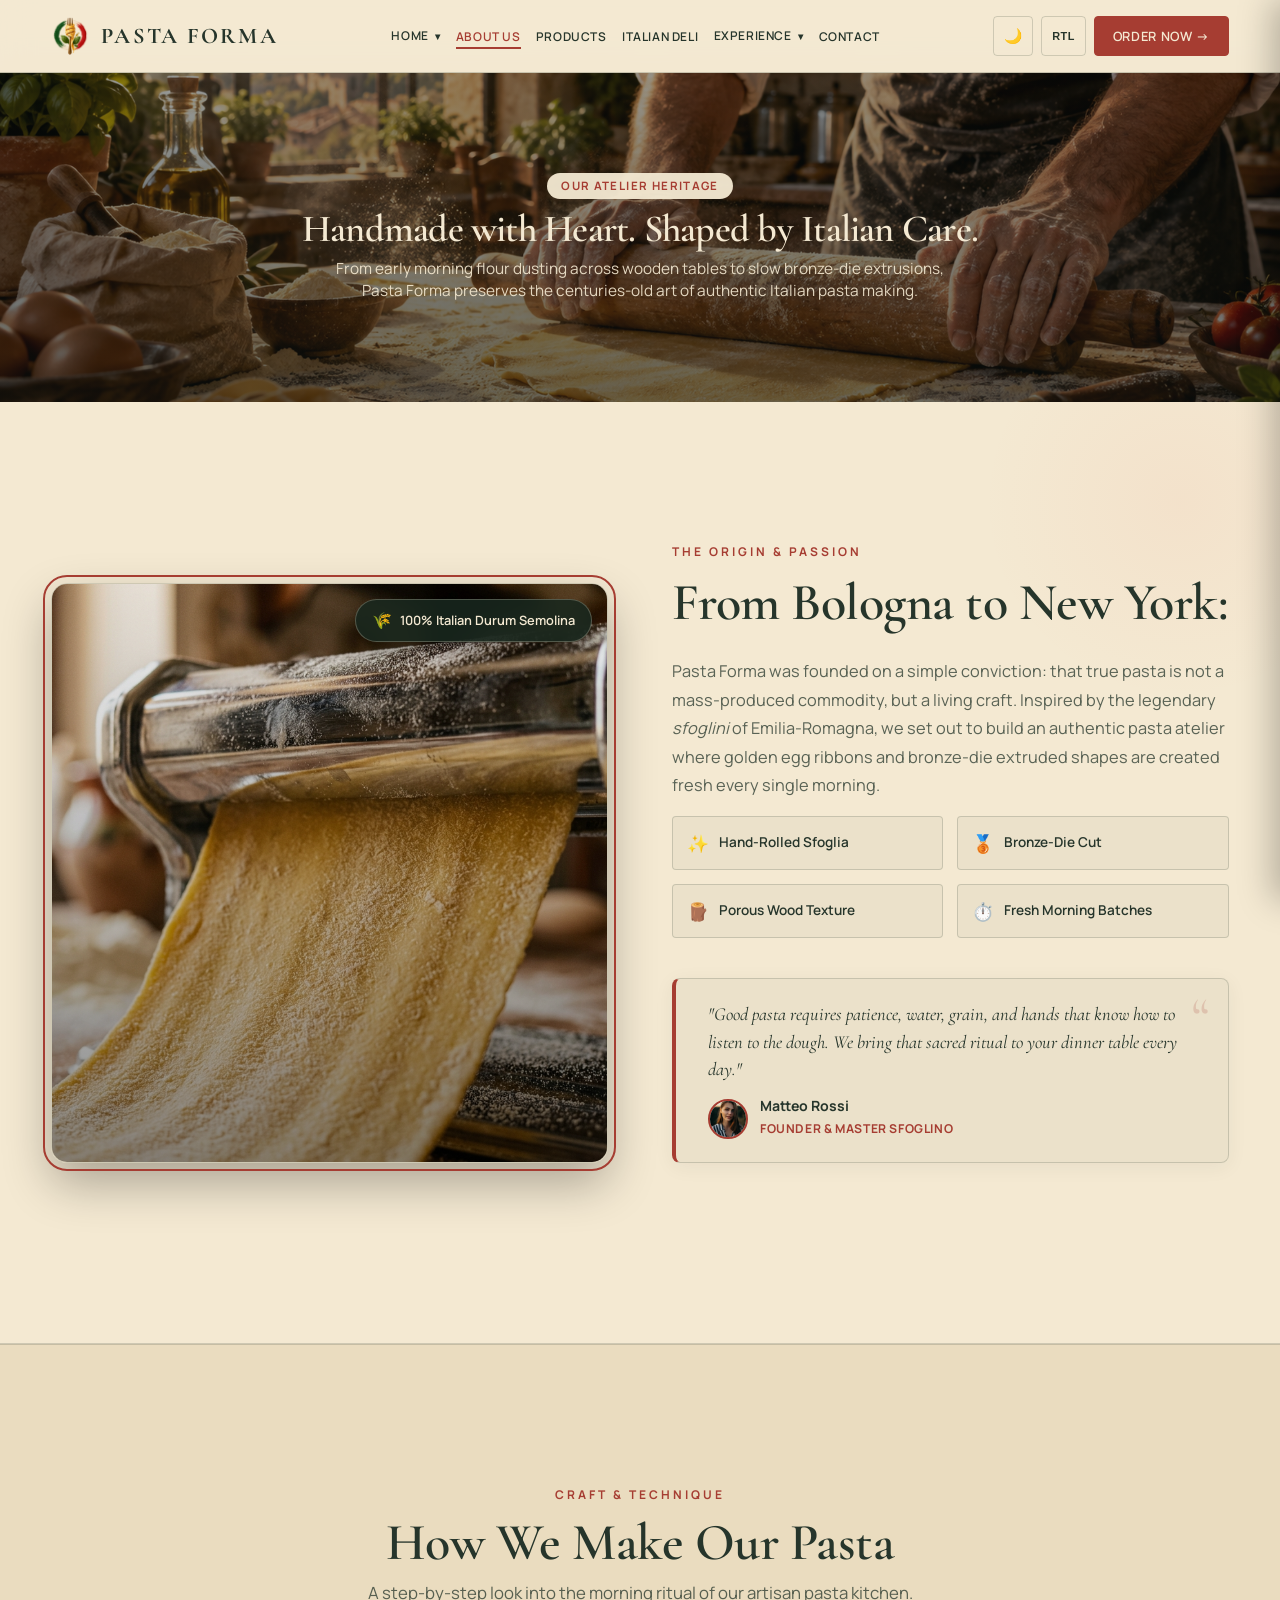
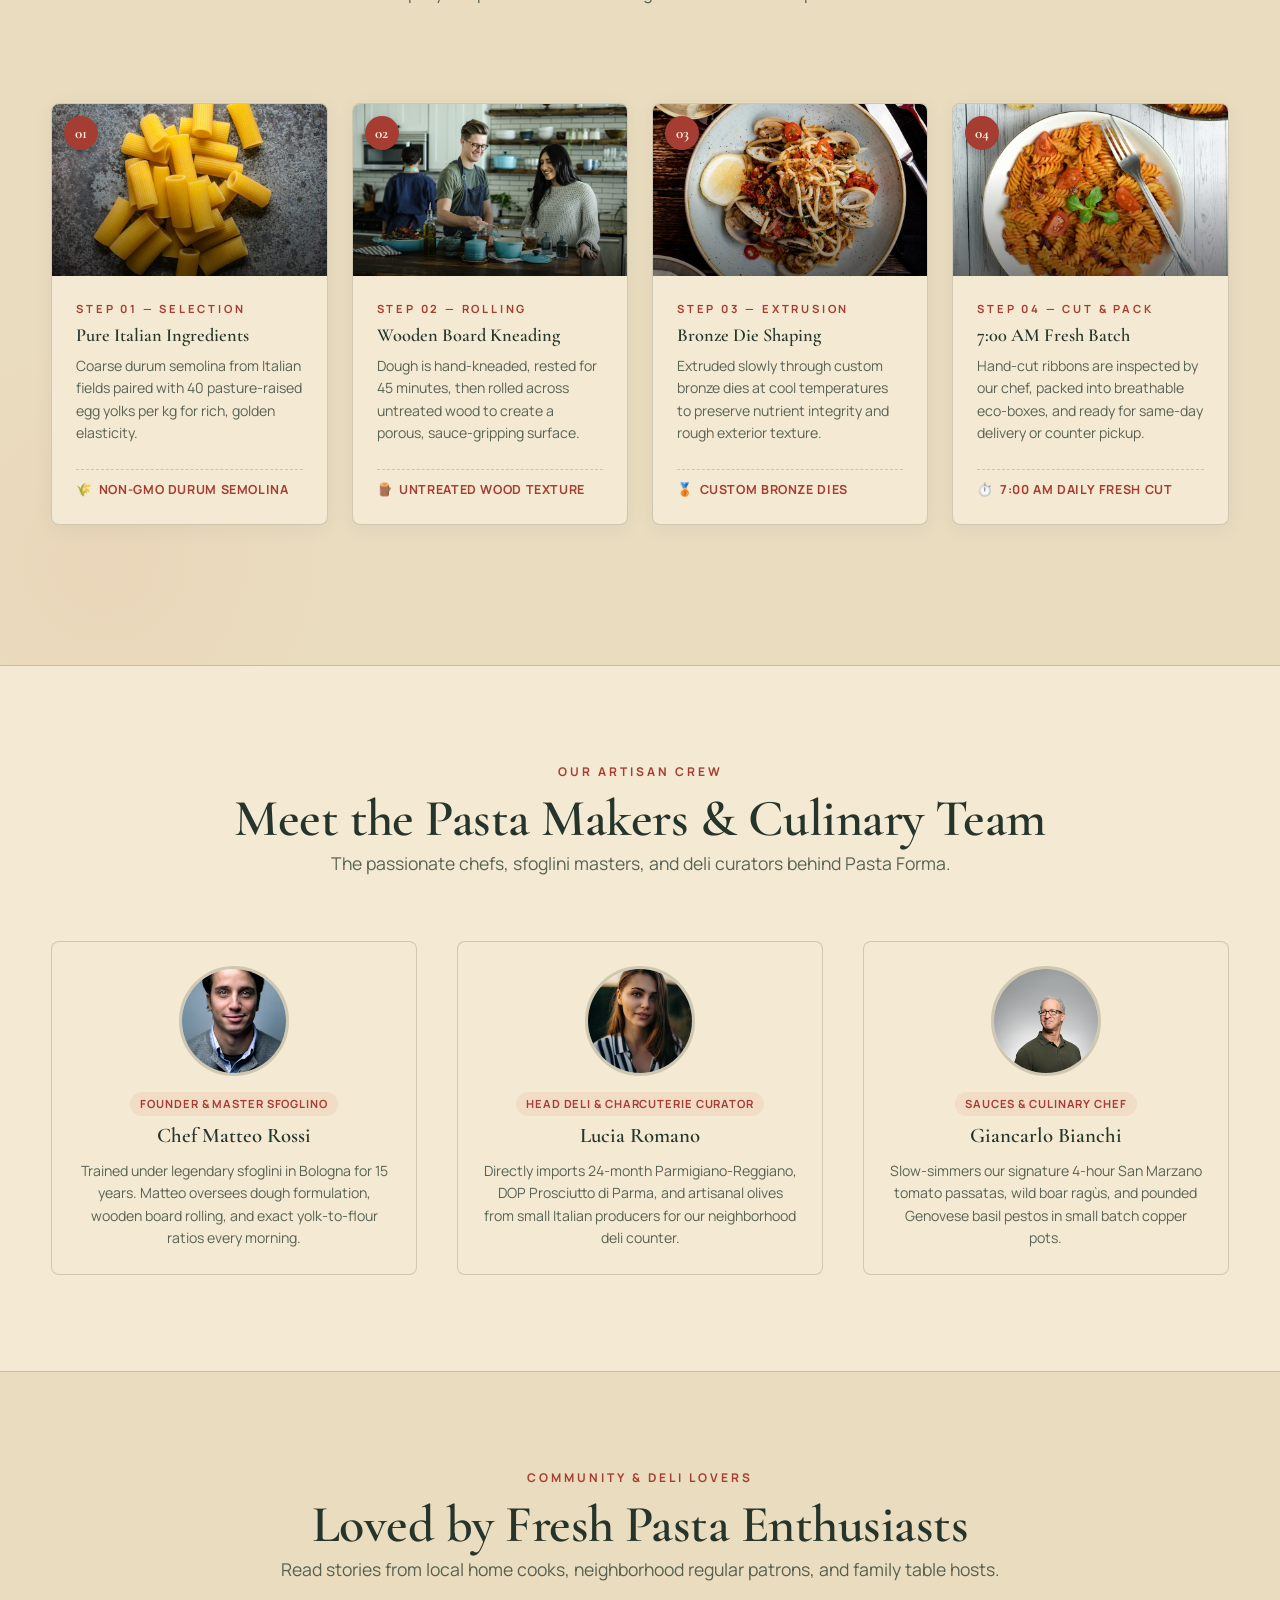
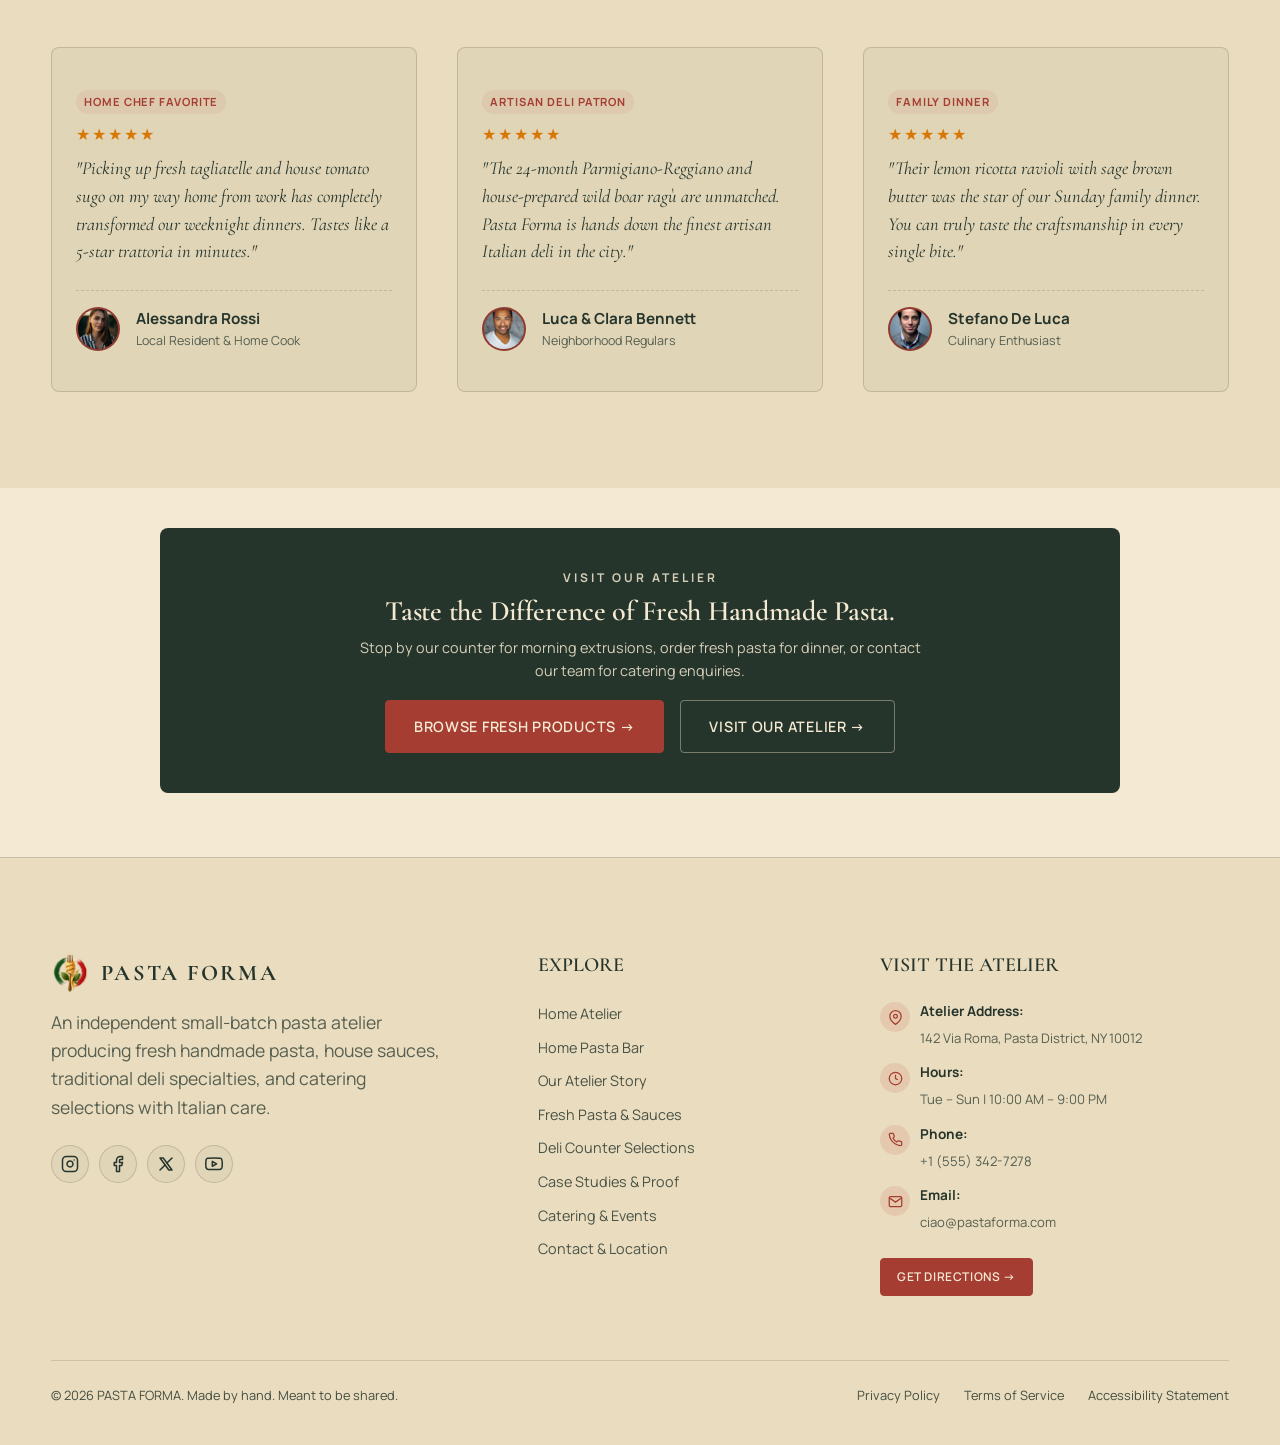
==== about.html @ ab9216cd "3rd comit" ====
<!DOCTYPE html>
<html lang="en" dir="ltr" data-theme="light">
<head>
  <meta charset="UTF-8">
  <meta name="viewport" content="width=device-width, initial-scale=1.0">
  <title>About Us | Artisan Pasta Atelier & Italian Care | Pasta Forma</title>
  <meta name="description" content="Learn about Pasta Forma's heritage, our 40-egg-yolk pasta making process, master sfoglini team, and commitment to authentic Italian culinary traditions.">

  <!-- Favicon -->
  <link rel="icon" type="image/svg+xml" href="assets/images/favicon.svg">

  <!-- Open Graph -->
  <meta property="og:type" content="website">
  <meta property="og:title" content="About Us | Artisan Pasta Atelier | Pasta Forma">
  <meta property="og:description" content="Discover our story, how we make our fresh pasta daily, and meet our team of master pasta artisans.">
  <meta property="og:image" content="assets/images/pasta-dough-process.webp">

  <!-- Stylesheet -->
  <link rel="stylesheet" href="assets/css/style.css">
</head>
<body>

    <!-- GLOBAL NAVBAR -->
  <header class="site-navbar">
    <div class="container nav-container">
      <a href="index.html" class="brand-logo" aria-label="Pasta Forma Home">
        <img src="assets/images/logo.svg" alt="Pasta Forma Logo" class="logo-mark">
        <div class="brand-text">
          <span class="brand-name">PASTA FORMA</span>
        </div>
      </a>

      <!-- Desktop Nav Links -->
      <ul class="nav-menu-desktop" role="menubar">
        <li role="none" class="nav-dropdown">
          <a href="index.html" class="nav-link dropdown-toggle" role="menuitem" aria-haspopup="true" aria-expanded="false">
            Home <span class="nav-caret">▾</span>
          </a>
          <ul class="dropdown-menu">
            <li><a href="index.html" class="dropdown-link">Home 1</a></li>
            <li><a href="home2.html" class="dropdown-link">Home 2</a></li>
          </ul>
        </li>
        <li role="none"><a href="about.html" class="nav-link" role="menuitem">About Us</a></li>
        <li role="none"><a href="products.html" class="nav-link" role="menuitem">Products</a></li>
        <li role="none"><a href="deli-counter.html" class="nav-link" role="menuitem">Italian Deli</a></li>
        <li role="none" class="nav-dropdown">
          <a href="case-studies.html" class="nav-link dropdown-toggle" role="menuitem" aria-haspopup="true" aria-expanded="false">
            Experience <span class="nav-caret">▾</span>
          </a>
          <ul class="dropdown-menu">
            <li><a href="case-studies.html" class="dropdown-link">Case Studies & Proof</a></li>
            <li><a href="catering.html" class="dropdown-link">Events & Catering</a></li>
          </ul>
        </li>
        <li role="none"><a href="contact.html" class="nav-link" role="menuitem">Contact</a></li>
      </ul>

      <!-- Desktop Controls & CTA -->
      <div class="nav-actions-desktop">
        <button class="control-btn theme-toggle-btn" title="Toggle Light/Dark Theme" aria-label="Toggle Theme">🌙</button>
        <button class="control-btn rtl-toggle-btn" title="Toggle Layout Direction" aria-label="Toggle RTL">RTL</button>
        <button class="btn btn-primary" data-modal="order">Order Now →</button>
      </div>

      <!-- Hamburger Button (Mobile Only) -->
      <button class="hamburger-btn" aria-label="Open Mobile Menu" aria-expanded="false" aria-controls="mobileDrawer">
        <span></span>
        <span></span>
        <span></span>
      </button>
    </div>
  </header>

    <!-- MOBILE MENU DRAWER -->
  <div class="mobile-drawer" id="mobileDrawer" aria-hidden="true">
    <div class="mobile-drawer-header">
      <span class="mobile-drawer-title">Navigation</span>
      <button class="mobile-drawer-close-btn" aria-label="Close menu">&times;</button>
    </div>

    <ul class="mobile-drawer-nav">
      <li class="mobile-nav-dropdown">
        <button class="mobile-nav-toggle" aria-expanded="false">
          <span>Home</span>
          <span class="mobile-caret">▾</span>
        </button>
        <ul class="mobile-submenu">
          <li><a href="index.html" class="mobile-nav-link">Home 1</a></li>
          <li><a href="home2.html" class="mobile-nav-link">Home 2</a></li>
        </ul>
      </li>
      <li><a href="about.html" class="mobile-nav-link">About Us</a></li>
      <li><a href="products.html" class="mobile-nav-link">Products</a></li>
      <li><a href="deli-counter.html" class="mobile-nav-link">Italian Deli</a></li>
      <li class="mobile-nav-dropdown">
        <button class="mobile-nav-toggle" aria-expanded="false">
          <span>Experience</span>
          <span class="mobile-caret">▾</span>
        </button>
        <ul class="mobile-submenu">
          <li><a href="case-studies.html" class="mobile-nav-link">Case Studies & Proof</a></li>
          <li><a href="catering.html" class="mobile-nav-link">Events & Catering</a></li>
        </ul>
      </li>
      <li><a href="contact.html" class="mobile-nav-link">Contact</a></li>
    </ul>

    <div class="mobile-drawer-footer">
      <div class="mobile-controls-centered">
        <button class="control-btn theme-toggle-btn" title="Toggle Light/Dark Theme" aria-label="Toggle Theme">🌙</button>
        <button class="control-btn rtl-toggle-btn" title="Toggle Layout Direction" aria-label="Toggle RTL">RTL</button>
      </div>
      <button class="btn btn-primary" data-modal="order" style="width: 100%;">Order Now →</button>
    </div>
  </div>

  <main id="mainContent">

        <!-- ABOUT — SECTION 01 — HERO HEADER -->
    <section class="page-hero-compact hero-bg-about">
      <div class="container reveal-on-scroll">
        <span class="eyebrow">OUR ATELIER HERITAGE</span>
        <h1 class="h1-editorial">Handmade with Heart. Shaped by Italian Care.</h1>
        <p>
          From early morning flour dusting across wooden tables to slow bronze-die extrusions, Pasta Forma preserves the centuries-old art of authentic Italian pasta making.
        </p>
      </div>
    </section>

    <!-- ABOUT — SECTION 02 — OUR STORY -->
    <section style="background-color: var(--bg-primary); padding-block: var(--space-3xl); border-bottom: 1px solid var(--border-color); position: relative; overflow: hidden;">
      <!-- Background flourish glow -->
      <div style="position: absolute; top: -100px; right: -100px; width: 400px; height: 400px; border-radius: 50%; background: radial-gradient(circle, rgba(232, 106, 88, 0.06) 0%, transparent 70%); pointer-events: none;"></div>

      <div class="container">
        <div class="story-grid" style="display: grid; grid-template-columns: 1fr 1fr; gap: clamp(var(--space-xl), 5vw, var(--space-3xl)); align-items: center;">

          <!-- Media Left with Proportioned Aspect Ratio & Floating Badges -->
          <div class="story-media reveal-on-scroll" style="position: relative; width: 100%;">
            <div style="position: relative; aspect-ratio: 4 / 5; width: 100%; max-height: 580px; border-radius: var(--radius-lg); overflow: hidden; border: 1px solid var(--border-color); box-shadow: 0 20px 48px rgba(0,0,0,0.3); outline: 2px solid var(--tomato-red); outline-offset: 6px;">
              <img src="assets/images/pasta-dough-process.webp" alt="Master Pasta Maker rolling egg dough" style="width: 100%; height: 100%; object-fit: cover; display: block; transition: transform var(--transition-slow);">
              <div style="position: absolute; inset: 0; background: linear-gradient(180deg, rgba(0,0,0,0.05) 0%, rgba(0,0,0,0.45) 100%); pointer-events: none;"></div>
            </div>

            <!-- Floating Badge Top Right -->
            <div style="position: absolute; top: 16px; right: 16px; background: rgba(25, 39, 30, 0.88); backdrop-filter: blur(12px); -webkit-backdrop-filter: blur(12px); border: 1px solid rgba(244, 233, 210, 0.25); color: var(--pasta-cream); padding: 8px 16px; border-radius: 30px; font-size: 0.8rem; font-weight: 600; display: inline-flex; align-items: center; gap: 8px; box-shadow: 0 8px 24px rgba(0,0,0,0.35); z-index: 3;">
              <span style="font-size: 1rem;">🌾</span> 100% Italian Durum Semolina
            </div>

          
          </div>

          <!-- Content Right -->
          <div class="story-content reveal-on-scroll">
            <span class="eyebrow" style="margin-bottom: 12px;">THE ORIGIN & PASSION</span>
            <h2 class="h2-editorial" style="margin-bottom: var(--space-md); line-height: 1.15;">
              From Bologna to New York:<br>
             
            </h2>

            <p style="margin-bottom: 16px; color: var(--text-muted); line-height: 1.75; font-size: 1.02rem;">
              Pasta Forma was founded on a simple conviction: that true pasta is not a mass-produced commodity, but a living craft. Inspired by the legendary <em>sfoglini</em> of Emilia-Romagna, we set out to build an authentic pasta atelier where golden egg ribbons and bronze-die extruded shapes are created fresh every single morning.
            </p>
            

            <!-- 2x2 Craft Pillars -->
            <div style="display: grid; grid-template-columns: repeat(2, 1fr); gap: 14px; margin-bottom: var(--space-lg);">
              <div style="background: var(--bg-card); border: 1px solid var(--border-color); padding: 12px 14px; border-radius: var(--radius-sm); display: flex; align-items: center; gap: 10px;">
                <span style="color: var(--tomato-red); font-size: 1.1rem;">✨</span>
                <span style="font-size: 0.85rem; font-weight: 600; color: var(--text-primary);">Hand-Rolled Sfoglia</span>
              </div>
              <div style="background: var(--bg-card); border: 1px solid var(--border-color); padding: 12px 14px; border-radius: var(--radius-sm); display: flex; align-items: center; gap: 10px;">
                <span style="color: var(--tomato-red); font-size: 1.1rem;">🥉</span>
                <span style="font-size: 0.85rem; font-weight: 600; color: var(--text-primary);">Bronze-Die Cut</span>
              </div>
              <div style="background: var(--bg-card); border: 1px solid var(--border-color); padding: 12px 14px; border-radius: var(--radius-sm); display: flex; align-items: center; gap: 10px;">
                <span style="color: var(--tomato-red); font-size: 1.1rem;">🪵</span>
                <span style="font-size: 0.85rem; font-weight: 600; color: var(--text-primary);">Porous Wood Texture</span>
              </div>
              <div style="background: var(--bg-card); border: 1px solid var(--border-color); padding: 12px 14px; border-radius: var(--radius-sm); display: flex; align-items: center; gap: 10px;">
                <span style="color: var(--tomato-red); font-size: 1.1rem;">⏱️</span>
                <span style="font-size: 0.85rem; font-weight: 600; color: var(--text-primary);">Fresh Morning Batches</span>
              </div>
            </div>

            <!-- Elevated Founder Quote Card -->
            <div style="position: relative; padding: 22px 24px 22px 32px; background: var(--bg-card); border: 1px solid var(--border-color); border-inline-start: 4px solid var(--tomato-red); border-radius: var(--radius-md); margin-bottom: var(--space-lg); box-shadow: var(--shadow-subtle);">
              <div style="position: absolute; top: 10px; right: 18px; font-family: var(--font-serif); font-size: 3.5rem; color: var(--tomato-red); opacity: 0.18; line-height: 1; pointer-events: none; user-select: none;">“</div>
              <p style="font-family: var(--font-serif); font-size: 1.15rem; font-style: italic; color: var(--text-primary); margin-bottom: 14px; line-height: 1.5; position: relative; z-index: 1;">
                "Good pasta requires patience, water, grain, and hands that know how to listen to the dough. We bring that sacred ritual to your dinner table every day."
              </p>
              <div style="display: flex; align-items: center; gap: 12px;">
                <img src="assets/images/avatar-1.jpg" alt="Matteo Rossi" style="width: 40px; height: 40px; border-radius: 50%; object-fit: cover; border: 2px solid var(--tomato-red);">
                <div>
                  <strong style="display: block; font-size: 0.88rem; color: var(--text-primary); line-height: 1.2;">Matteo Rossi</strong>
                  <span style="font-size: 0.76rem; color: var(--tomato-red); font-weight: 700; text-transform: uppercase; letter-spacing: 0.05em;">Founder & Master Sfoglino</span>
                </div>
              </div>
            </div>

          </div>

        </div>
      </div>
    </section>


    <!-- ABOUT — SECTION 03 — HOW WE MAKE OUR PASTA (4-STEP ATELIER PROCESS) -->
    <section style="background-color: var(--bg-secondary); padding-block: var(--space-3xl); border-top: 1px solid var(--border-color); border-bottom: 1px solid var(--border-color); position: relative; overflow: hidden;">
      <!-- Decorative radial accent background glow -->
      <div style="position: absolute; bottom: -120px; left: -120px; width: 450px; height: 450px; border-radius: 50%; background: radial-gradient(circle, rgba(232, 106, 88, 0.05) 0%, transparent 70%); pointer-events: none;"></div>

      <div class="container">
        <div class="selector-header reveal-on-scroll" style="text-align: center; max-width: 680px; margin-inline: auto; margin-bottom: var(--space-2xl);">
          <span class="eyebrow">CRAFT & TECHNIQUE</span>
          <h2 class="h2-editorial" style="margin-bottom: var(--space-xs);">How We Make Our Pasta</h2>
          <p style="margin-inline: auto; font-size: 1.05rem;">A step-by-step look into the morning ritual of our artisan pasta kitchen.</p>
        </div>

        <!-- 4-Step Process Grid -->
        <div class="craft-steps-grid" style="display: grid; grid-template-columns: repeat(4, 1fr); gap: var(--space-md); position: relative;">

          <!-- Step 1 Card -->
          <div class="craft-card reveal-on-scroll" style="background: var(--bg-primary); border: 1px solid var(--border-color); border-radius: var(--radius-md); overflow: hidden; display: flex; flex-direction: column; transition: transform var(--transition-fast), border-color var(--transition-fast), box-shadow var(--transition-fast); box-shadow: var(--shadow-subtle);">
            <div style="position: relative; aspect-ratio: 16 / 10; overflow: hidden;">
              <img src="assets/images/craft-step-1.jpg" alt="Grain & Yolk Selection" style="width: 100%; height: 100%; object-fit: cover; transition: transform var(--transition-slow);">
              <div style="position: absolute; inset: 0; background: linear-gradient(180deg, rgba(0,0,0,0) 40%, rgba(0,0,0,0.5) 100%);"></div>
              <span style="position: absolute; top: 12px; left: 12px; width: 34px; height: 34px; border-radius: 50%; background: var(--tomato-red); color: var(--pasta-cream); font-family: var(--font-serif); font-weight: 700; font-size: 0.95rem; display: flex; align-items: center; justify-content: center; box-shadow: 0 4px 12px rgba(0,0,0,0.3);">01</span>
            </div>
            <div style="padding: var(--space-md); display: flex; flex-direction: column; flex-grow: 1;">
              <span class="eyebrow" style="font-size: 0.7rem; margin-bottom: 6px;">STEP 01 — SELECTION</span>
              <h3 class="h3-editorial" style="font-size: 1.15rem; margin-bottom: 8px; line-height: 1.25;">Pure Italian Ingredients</h3>
              <p style="font-size: 0.88rem; color: var(--text-muted); line-height: 1.6; margin-bottom: var(--space-md);">
                Coarse durum semolina from Italian fields paired with 40 pasture-raised egg yolks per kg for rich, golden elasticity.
              </p>
              <div style="margin-top: auto; padding-top: 10px; border-top: 1px dashed var(--border-color); font-size: 0.78rem; font-weight: 700; color: var(--tomato-red); text-transform: uppercase; letter-spacing: 0.05em; display: flex; align-items: center; gap: 6px;">
                <span>🌾</span> Non-GMO Durum Semolina
              </div>
            </div>
          </div>

          <!-- Step 2 Card -->
          <div class="craft-card reveal-on-scroll" style="background: var(--bg-primary); border: 1px solid var(--border-color); border-radius: var(--radius-md); overflow: hidden; display: flex; flex-direction: column; transition: transform var(--transition-fast), border-color var(--transition-fast), box-shadow var(--transition-fast); box-shadow: var(--shadow-subtle);">
            <div style="position: relative; aspect-ratio: 16 / 10; overflow: hidden;">
              <img src="assets/images/craft-step-2.jpg" alt="Wooden Board Rolling" style="width: 100%; height: 100%; object-fit: cover; transition: transform var(--transition-slow);">
              <div style="position: absolute; inset: 0; background: linear-gradient(180deg, rgba(0,0,0,0) 40%, rgba(0,0,0,0.5) 100%);"></div>
              <span style="position: absolute; top: 12px; left: 12px; width: 34px; height: 34px; border-radius: 50%; background: var(--tomato-red); color: var(--pasta-cream); font-family: var(--font-serif); font-weight: 700; font-size: 0.95rem; display: flex; align-items: center; justify-content: center; box-shadow: 0 4px 12px rgba(0,0,0,0.3);">02</span>
            </div>
            <div style="padding: var(--space-md); display: flex; flex-direction: column; flex-grow: 1;">
              <span class="eyebrow" style="font-size: 0.7rem; margin-bottom: 6px;">STEP 02 — ROLLING</span>
              <h3 class="h3-editorial" style="font-size: 1.15rem; margin-bottom: 8px; line-height: 1.25;">Wooden Board Kneading</h3>
              <p style="font-size: 0.88rem; color: var(--text-muted); line-height: 1.6; margin-bottom: var(--space-md);">
                Dough is hand-kneaded, rested for 45 minutes, then rolled across untreated wood to create a porous, sauce-gripping surface.
              </p>
              <div style="margin-top: auto; padding-top: 10px; border-top: 1px dashed var(--border-color); font-size: 0.78rem; font-weight: 700; color: var(--tomato-red); text-transform: uppercase; letter-spacing: 0.05em; display: flex; align-items: center; gap: 6px;">
                <span>🪵</span> Untreated Wood Texture
              </div>
            </div>
          </div>

          <!-- Step 3 Card -->
          <div class="craft-card reveal-on-scroll" style="background: var(--bg-primary); border: 1px solid var(--border-color); border-radius: var(--radius-md); overflow: hidden; display: flex; flex-direction: column; transition: transform var(--transition-fast), border-color var(--transition-fast), box-shadow var(--transition-fast); box-shadow: var(--shadow-subtle);">
            <div style="position: relative; aspect-ratio: 16 / 10; overflow: hidden;">
              <img src="assets/images/craft-step-3.jpg" alt="Bronze Die Extrusion" style="width: 100%; height: 100%; object-fit: cover; transition: transform var(--transition-slow);">
              <div style="position: absolute; inset: 0; background: linear-gradient(180deg, rgba(0,0,0,0) 40%, rgba(0,0,0,0.5) 100%);"></div>
              <span style="position: absolute; top: 12px; left: 12px; width: 34px; height: 34px; border-radius: 50%; background: var(--tomato-red); color: var(--pasta-cream); font-family: var(--font-serif); font-weight: 700; font-size: 0.95rem; display: flex; align-items: center; justify-content: center; box-shadow: 0 4px 12px rgba(0,0,0,0.3);">03</span>
            </div>
            <div style="padding: var(--space-md); display: flex; flex-direction: column; flex-grow: 1;">
              <span class="eyebrow" style="font-size: 0.7rem; margin-bottom: 6px;">STEP 03 — EXTRUSION</span>
              <h3 class="h3-editorial" style="font-size: 1.15rem; margin-bottom: 8px; line-height: 1.25;">Bronze Die Shaping</h3>
              <p style="font-size: 0.88rem; color: var(--text-muted); line-height: 1.6; margin-bottom: var(--space-md);">
                Extruded slowly through custom bronze dies at cool temperatures to preserve nutrient integrity and rough exterior texture.
              </p>
              <div style="margin-top: auto; padding-top: 10px; border-top: 1px dashed var(--border-color); font-size: 0.78rem; font-weight: 700; color: var(--tomato-red); text-transform: uppercase; letter-spacing: 0.05em; display: flex; align-items: center; gap: 6px;">
                <span>🥉</span> Custom Bronze Dies
              </div>
            </div>
          </div>

          <!-- Step 4 Card -->
          <div class="craft-card reveal-on-scroll" style="background: var(--bg-primary); border: 1px solid var(--border-color); border-radius: var(--radius-md); overflow: hidden; display: flex; flex-direction: column; transition: transform var(--transition-fast), border-color var(--transition-fast), box-shadow var(--transition-fast); box-shadow: var(--shadow-subtle);">
            <div style="position: relative; aspect-ratio: 16 / 10; overflow: hidden;">
              <img src="assets/images/craft-step-4.jpg" alt="Morning Batch Cut" style="width: 100%; height: 100%; object-fit: cover; transition: transform var(--transition-slow);">
              <div style="position: absolute; inset: 0; background: linear-gradient(180deg, rgba(0,0,0,0) 40%, rgba(0,0,0,0.5) 100%);"></div>
              <span style="position: absolute; top: 12px; left: 12px; width: 34px; height: 34px; border-radius: 50%; background: var(--tomato-red); color: var(--pasta-cream); font-family: var(--font-serif); font-weight: 700; font-size: 0.95rem; display: flex; align-items: center; justify-content: center; box-shadow: 0 4px 12px rgba(0,0,0,0.3);">04</span>
            </div>
            <div style="padding: var(--space-md); display: flex; flex-direction: column; flex-grow: 1;">
              <span class="eyebrow" style="font-size: 0.7rem; margin-bottom: 6px;">STEP 04 — CUT & PACK</span>
              <h3 class="h3-editorial" style="font-size: 1.15rem; margin-bottom: 8px; line-height: 1.25;">7:00 AM Fresh Batch</h3>
              <p style="font-size: 0.88rem; color: var(--text-muted); line-height: 1.6; margin-bottom: var(--space-md);">
                Hand-cut ribbons are inspected by our chef, packed into breathable eco-boxes, and ready for same-day delivery or counter pickup.
              </p>
              <div style="margin-top: auto; padding-top: 10px; border-top: 1px dashed var(--border-color); font-size: 0.78rem; font-weight: 700; color: var(--tomato-red); text-transform: uppercase; letter-spacing: 0.05em; display: flex; align-items: center; gap: 6px;">
                <span>⏱️</span> 7:00 AM Daily Fresh Cut
              </div>
            </div>
          </div>

        </div>

        

      </div>
    </section>

    <!-- ABOUT — SECTION 04 — MEET THE PASTA MAKERS / OUR TEAM -->
    <section style="background-color: var(--bg-primary); padding-block: var(--space-2xl);">
      <div class="container">
        <div class="selector-header reveal-on-scroll">
          <span class="eyebrow">OUR ARTISAN CREW</span>
          <h2 class="h2-editorial">Meet the Pasta Makers & Culinary Team</h2>
          <p style="margin-inline: auto;">The passionate chefs, sfoglini masters, and deli curators behind Pasta Forma.</p>
        </div>

        <div class="team-grid">
          <!-- Team Member 1 -->
          <div class="team-card reveal-on-scroll">
            <div class="team-avatar-wrap">
              <img src="assets/images/avatar-3.jpg" alt="Chef Matteo Rossi">
            </div>
            <span class="team-role-badge">FOUNDER & MASTER SFOGLINO</span>
            <h3 class="h3-editorial" style="font-size: 1.3rem; margin-bottom: 6px;">Chef Matteo Rossi</h3>
            <p style="font-size: 0.88rem; color: var(--text-muted); line-height: 1.6; margin-top: 6px;">
              Trained under legendary sfoglini in Bologna for 15 years. Matteo oversees dough formulation, wooden board rolling, and exact yolk-to-flour ratios every morning.
            </p>
          </div>

          <!-- Team Member 2 -->
          <div class="team-card reveal-on-scroll">
            <div class="team-avatar-wrap">
              <img src="assets/images/avatar-1.jpg" alt="Lucia Romano">
            </div>
            <span class="team-role-badge">HEAD DELI & CHARCUTERIE CURATOR</span>
            <h3 class="h3-editorial" style="font-size: 1.3rem; margin-bottom: 6px;">Lucia Romano</h3>
            <p style="font-size: 0.88rem; color: var(--text-muted); line-height: 1.6; margin-top: 6px;">
              Directly imports 24-month Parmigiano-Reggiano, DOP Prosciutto di Parma, and artisanal olives from small Italian producers for our neighborhood deli counter.
            </p>
          </div>

          <!-- Team Member 3 -->
          <div class="team-card reveal-on-scroll">
            <div class="team-avatar-wrap">
              <img src="assets/images/avatar-5.jpg" alt="Giancarlo Bianchi">
            </div>
            <span class="team-role-badge">SAUCES & CULINARY CHEF</span>
            <h3 class="h3-editorial" style="font-size: 1.3rem; margin-bottom: 6px;">Giancarlo Bianchi</h3>
            <p style="font-size: 0.88rem; color: var(--text-muted); line-height: 1.6; margin-top: 6px;">
              Slow-simmers our signature 4-hour San Marzano tomato passatas, wild boar ragùs, and pounded Genovese basil pestos in small batch copper pots.
            </p>
          </div>
        </div>
      </div>
    </section>

    <!-- ABOUT — SECTION 05 — CUSTOMER TESTIMONIALS & COMMUNITY ACCLAIM -->
    <section style="background-color: var(--bg-secondary); padding-block: var(--space-2xl); border-top: 1px solid var(--border-color);">
      <div class="container">
        <div class="selector-header reveal-on-scroll">
          <span class="eyebrow">COMMUNITY & DELI LOVERS</span>
          <h2 class="h2-editorial">Loved by Fresh Pasta Enthusiasts</h2>
          <p style="margin-inline: auto;">Read stories from local home cooks, neighborhood regular patrons, and family table hosts.</p>
        </div>

        <div class="testimonials-grid">
          <!-- Card 1 -->
          <div class="testimonial-card reveal-on-scroll">
            <div>
              <span class="testimonial-badge">HOME CHEF FAVORITE</span>
              <div class="testimonial-stars">★★★★★</div>
              <p class="testimonial-quote">
                "Picking up fresh tagliatelle and house tomato sugo on my way home from work has completely transformed our weeknight dinners. Tastes like a 5-star trattoria in minutes."
              </p>
            </div>
            <div class="testimonial-author">
              <div class="testimonial-avatar">
                <img src="assets/images/avatar-1.jpg" alt="Alessandra Rossi">
              </div>
              <div class="testimonial-meta">
                <span class="testimonial-name">Alessandra Rossi</span>
                <span class="testimonial-role">Local Resident & Home Cook</span>
              </div>
            </div>
          </div>

          <!-- Card 2 -->
          <div class="testimonial-card reveal-on-scroll">
            <div>
              <span class="testimonial-badge">ARTISAN DELI PATRON</span>
              <div class="testimonial-stars">★★★★★</div>
              <p class="testimonial-quote">
                "The 24-month Parmigiano-Reggiano and house-prepared wild boar ragù are unmatched. Pasta Forma is hands down the finest artisan Italian deli in the city."
              </p>
            </div>
            <div class="testimonial-author">
              <div class="testimonial-avatar">
                <img src="assets/images/avatar-2.jpg" alt="Luca & Clara Bennett">
              </div>
              <div class="testimonial-meta">
                <span class="testimonial-name">Luca & Clara Bennett</span>
                <span class="testimonial-role">Neighborhood Regulars</span>
              </div>
            </div>
          </div>

          <!-- Card 3 -->
          <div class="testimonial-card reveal-on-scroll">
            <div>
              <span class="testimonial-badge">FAMILY DINNER</span>
              <div class="testimonial-stars">★★★★★</div>
              <p class="testimonial-quote">
                "Their lemon ricotta ravioli with sage brown butter was the star of our Sunday family dinner. You can truly taste the craftsmanship in every single bite."
              </p>
            </div>
            <div class="testimonial-author">
              <div class="testimonial-avatar">
                <img src="assets/images/avatar-3.jpg" alt="Stefano De Luca">
              </div>
              <div class="testimonial-meta">
                <span class="testimonial-name">Stefano De Luca</span>
                <span class="testimonial-role">Culinary Enthusiast</span>
              </div>
            </div>
          </div>
        </div>
      </div>
    </section>

    <!-- ABOUT — SECTION 06 — FINAL BANNER CTA -->
    <section class="container section-sm">
      <div class="banner-cta reveal-on-scroll">
        <span class="eyebrow" style="color: var(--pasta-cream); opacity: 0.85;">VISIT OUR ATELIER</span>
        <h2 class="h2-editorial">Taste the Difference of Fresh Handmade Pasta.</h2>
        <p>
          Stop by our counter for morning extrusions, order fresh pasta for dinner, or contact our team for catering enquiries.
        </p>
        <div style="display: flex; justify-content: center; gap: var(--space-sm); flex-wrap: wrap;">
          <a href="products.html" class="btn btn-primary">Browse Fresh Products →</a>
          <a href="contact.html" class="btn btn-secondary" style="color: var(--pasta-cream); border-color: rgba(244, 233, 210, 0.4);">Visit Our Atelier →</a>
        </div>
      </div>
    </section>

  </main>

  <!-- GLOBAL FOOTER -->
  <footer class="site-footer">
    <div class="container">
      <div class="footer-grid">
        <div class="footer-brand">
          <a href="index.html" class="brand-logo" aria-label="Pasta Forma Home" style="margin-bottom: var(--space-xs);">
            <img src="assets/images/logo.svg" alt="Pasta Forma Logo" class="logo-mark">
            <div class="brand-text">
              <span class="brand-name" style="color: var(--pasta-cream);">PASTA FORMA</span>
            </div>
          </a>
          <p>
            An independent small-batch pasta atelier producing fresh handmade pasta, house sauces, traditional deli specialties, and catering selections with Italian care.
          </p>
          <div class="footer-social-bar">
            <a href="#" class="footer-social-icon" aria-label="Instagram" title="Instagram">
              <svg width="18" height="18" viewBox="0 0 24 24" fill="none" stroke="currentColor" stroke-width="2" stroke-linecap="round" stroke-linejoin="round"><rect x="2" y="2" width="20" height="20" rx="5" ry="5"/><path d="M16 11.37A4 4 0 1 1 12.63 8 4 4 0 0 1 16 11.37z"/><line x1="17.5" y1="6.5" x2="17.51" y2="6.5"/></svg>
            </a>
            <a href="#" class="footer-social-icon" aria-label="Facebook" title="Facebook">
              <svg width="18" height="18" viewBox="0 0 24 24" fill="none" stroke="currentColor" stroke-width="2" stroke-linecap="round" stroke-linejoin="round"><path d="M18 2h-3a5 5 0 0 0-5 5v3H7v4h3v8h4v-8h3l1-4h-4V7a1 1 0 0 1 1-1h3z"/></svg>
            </a>
            <a href="#" class="footer-social-icon" aria-label="X (Twitter)" title="X (Twitter)">
              <svg width="18" height="18" viewBox="0 0 24 24" fill="none" stroke="currentColor" stroke-width="2" stroke-linecap="round" stroke-linejoin="round"><path d="M4 4l11.733 16h4.267l-11.733 -16z"/><path d="M4 20l6.768 -6.768m2.46 -2.46l6.772 -6.772"/></svg>
            </a>
            <a href="#" class="footer-social-icon" aria-label="YouTube" title="YouTube">
              <svg width="18" height="18" viewBox="0 0 24 24" fill="none" stroke="currentColor" stroke-width="2" stroke-linecap="round" stroke-linejoin="round"><path d="M22.54 6.42a2.78 2.78 0 0 0-1.94-2C18.88 4 12 4 12 4s-6.88 0-8.6.46a2.78 2.78 0 0 0-1.94 2A29 29 0 0 0 1 11.75a29 29 0 0 0 .46 5.33A2.78 2.78 0 0 0 3.4 19c1.72.46 8.6.46 8.6.46s6.88 0 8.6-.46a2.78 2.78 0 0 0 1.94-2 29 29 0 0 0 .46-5.25 29 29 0 0 0-.46-5.33z"/><polygon points="9.75 15.02 15.5 11.75 9.75 8.48 9.75 15.02"/></svg>
            </a>
          </div>
        </div>

        <div>
          <h4 class="footer-title">EXPLORE</h4>
          <ul class="footer-links">
            <li><a href="index.html">Home Atelier</a></li>
            <li><a href="home2.html">Home Pasta Bar</a></li>
            <li><a href="about.html">Our Atelier Story</a></li>
            <li><a href="products.html">Fresh Pasta & Sauces</a></li>
            <li><a href="deli-counter.html">Deli Counter Selections</a></li>
            <li><a href="case-studies.html">Case Studies & Proof</a></li>
            <li><a href="catering.html">Catering & Events</a></li>
            <li><a href="contact.html">Contact & Location</a></li>
          </ul>
        </div>

        <div>
          <h4 class="footer-title">VISIT THE ATELIER</h4>
          <ul style="list-style: none; padding: 0; margin: 0 0 var(--space-md) 0; display: flex; flex-direction: column; gap: 12px;">
            <li style="display: flex; align-items: flex-start; gap: 10px;">
              <span class="footer-icon-badge">
                <svg width="15" height="15" viewBox="0 0 24 24" fill="none" stroke="currentColor" stroke-width="2"><path d="M21 10c0 7-9 13-9 13s-9-6-9-13a9 9 0 0 1 18 0z"/><circle cx="12" cy="10" r="3"/></svg>
              </span>
              <div>
                <strong style="color: var(--text-primary); display: block; margin-bottom: 2px; font-size: 0.85rem;">Atelier Address:</strong>
                <span style="color: var(--text-muted); font-size: 0.82rem;">142 Via Roma, Pasta District, NY 10012</span>
              </div>
            </li>

            <li style="display: flex; align-items: flex-start; gap: 10px;">
              <span class="footer-icon-badge">
                <svg width="15" height="15" viewBox="0 0 24 24" fill="none" stroke="currentColor" stroke-width="2"><circle cx="12" cy="12" r="10"/><polyline points="12 6 12 12 16 14"/></svg>
              </span>
              <div>
                <strong style="color: var(--text-primary); display: block; margin-bottom: 2px; font-size: 0.85rem;">Hours:</strong>
                <span style="color: var(--text-muted); font-size: 0.82rem;">Tue – Sun | 10:00 AM – 9:00 PM</span>
              </div>
            </li>

            <li style="display: flex; align-items: flex-start; gap: 10px;">
              <span class="footer-icon-badge">
                <svg width="15" height="15" viewBox="0 0 24 24" fill="none" stroke="currentColor" stroke-width="2"><path d="M22 16.92v3a2 2 0 0 1-2.18 2 19.79 19.79 0 0 1-8.63-3.07 19.5 19.5 0 0 1-6-6 19.79 19.79 0 0 1-3.07-8.67A2 2 0 0 1 4.11 2h3a2 2 0 0 1 2 1.72 12.84 12.84 0 0 0 .7 2.81 2 2 0 0 1-.45 2.11L8.09 9.91a16 16 0 0 0 6 6l1.27-1.27a2 2 0 0 1 2.11-.45 12.84 12.84 0 0 0 2.81.7A2 2 0 0 1 22 16.92z"/></svg>
              </span>
              <div>
                <strong style="color: var(--text-primary); display: block; margin-bottom: 2px; font-size: 0.85rem;">Phone:</strong>
                <a href="tel:+15553427278" style="color: var(--text-muted); text-decoration: none; font-size: 0.82rem;">+1 (555) 342-7278</a>
              </div>
            </li>

            <li style="display: flex; align-items: flex-start; gap: 10px;">
              <span class="footer-icon-badge">
                <svg width="15" height="15" viewBox="0 0 24 24" fill="none" stroke="currentColor" stroke-width="2"><path d="M4 4h16c1.1 0 2 .9 2 2v12c0 1.1-.9 2-2 2H4c-1.1 0-2-.9-2-2V6c0-1.1.9-2 2-2z"/><polyline points="22,6 12,13 2,6"/></svg>
              </span>
              <div>
                <strong style="color: var(--text-primary); display: block; margin-bottom: 2px; font-size: 0.85rem;">Email:</strong>
                <a href="mailto:ciao@pastaforma.com" style="color: var(--text-muted); text-decoration: none; font-size: 0.82rem;">ciao@pastaforma.com</a>
              </div>
            </li>
          </ul>
          <div>
            <a href="contact.html" class="btn btn-primary" style="padding: 8px 16px; font-size: 0.75rem; display: inline-block;">Get Directions →</a>
          </div>
        </div>
      </div>

      <div class="footer-bottom">
        <span>© 2026 PASTA FORMA. Made by hand. Meant to be shared.</span>
        <ul class="footer-bottom-links">
          <li><a href="#">Privacy Policy</a></li>
          <li><a href="#">Terms of Service</a></li>
          <li><a href="#">Accessibility Statement</a></li>
        </ul>
      </div>
    </div>
  </footer>

  <!-- GLOBAL MODAL BACKDROP CONTAINER -->
  <div class="modal-backdrop" aria-hidden="true" role="dialog" aria-modal="true">
    <div class="modal-card">
      <button class="modal-close-btn" aria-label="Close modal">&times;</button>
      <h3 class="h2-editorial modal-title" style="margin-bottom: var(--space-md); font-size: 1.8rem;">Enquiry Form</h3>
      <div class="modal-body-content">
        <!-- Content injected dynamically via modal.js -->
      </div>
    </div>
  </div>

  <!-- Scripts -->
  <script src="assets/js/theme.js"></script>
  <script src="assets/js/navigation.js"></script>
  <script src="assets/js/modal.js"></script>
  <script src="assets/js/main.js"></script>
</body>
</html>
---- assets/css/style.css ----
/* ==========================================================================
   PASTA FORMA — ARTISAN PASTA MAKER & ITALIAN DELI
   Core Production CSS Architecture & Design System
   ========================================================================== */

@import url('https://fonts.googleapis.com/css2?family=Cormorant+Garamond:ital,wght@0,400;0,500;0,600;0,700;1,400;1,600&family=Manrope:wght@300;400;500;600;700&display=swap');

:root {
  /* Brand Color Palette (EXACTLY 3 BRAND COLORS) */
  --pasta-cream: #F4E9D2;
  --tomato-red: #A63D32;
  --olive-charcoal: #26352B;

  /* Theme Dynamic Tokens (Light Mode Default) */
  --bg-primary: var(--pasta-cream);
  --bg-secondary: #EADCBF;
  --bg-card: rgba(38, 53, 43, 0.04);
  --bg-card-hover: rgba(38, 53, 43, 0.08);
  --bg-overlay: rgba(38, 53, 43, 0.75);
  --bg-nav: rgba(244, 233, 210, 0.92);

  --text-primary: var(--olive-charcoal);
  --text-muted: rgba(38, 53, 43, 0.75);
  --text-light: var(--pasta-cream);

  --border-color: rgba(38, 53, 43, 0.18);
  --border-accent: var(--tomato-red);

  --accent-color: var(--tomato-red);
  --accent-hover: #8D3228;

  /* Typography */
  --font-serif: 'Cormorant Garamond', Georgia, serif;
  --font-sans: 'Manrope', -apple-system, BlinkMacSystemFont, "Segoe UI", Roboto, sans-serif;

  /* Grid & Layout System */
  --container-max: 1280px;
  --page-padding: clamp(20px, 4vw, 64px);

  /* Vertical Spacing Scale */
  --space-xs: 8px;
  --space-sm: 16px;
  --space-md: 24px;
  --space-lg: 40px;
  --space-xl: 64px;
  --space-2xl: 96px;
  --space-3xl: 140px;

  /* Transitions & Animation */
  --ease-editorial: cubic-bezier(0.25, 1, 0.5, 1);
  --transition-fast: 0.2s var(--ease-editorial);
  --transition-normal: 0.4s var(--ease-editorial);
  --transition-slow: 0.7s var(--ease-editorial);

  /* Shadows & Radius */
  --shadow-subtle: 0 4px 20px rgba(38, 53, 43, 0.06);
  --shadow-modal: 0 20px 50px rgba(38, 53, 43, 0.25);
  --radius-sm: 4px;
  --radius-md: 8px;
  --radius-lg: 16px;
}

/* Dark Mode Theme Overrides (High-Contrast Rich Green & Warm Tomato) */
[data-theme="dark"] {
  --bg-primary: #19271E;
  --bg-secondary: #132018;
  --bg-card: rgba(244, 233, 210, 0.06);
  --bg-card-hover: rgba(244, 233, 210, 0.12);
  --bg-overlay: rgba(12, 19, 14, 0.88);
  --bg-nav: rgba(25, 39, 30, 0.95);

  --text-primary: #F8F3E8;
  --text-muted: #D3C7B2;
  --text-light: #F8F3E8;

  --tomato-red: #E86A58;
  --accent-color: #E86A58;
  --accent-hover: #F07867;

  --border-color: rgba(244, 233, 210, 0.20);
  --border-accent: #E86A58;

  --shadow-subtle: 0 4px 20px rgba(0, 0, 0, 0.25);
  --shadow-modal: 0 20px 50px rgba(0, 0, 0, 0.5);
}

/* Base Reset & Box Sizing */
*, *::before, *::after {
  box-sizing: border-box;
  margin: 0;
  padding: 0;
}

html {
  font-size: 16px;
  scroll-behavior: smooth;
  -webkit-font-smoothing: antialiased;
  -moz-osx-font-smoothing: grayscale;
}

html, body {
  overflow-x: hidden;
  width: 100%;
  background-color: var(--bg-primary);
  color: var(--text-primary);
  font-family: var(--font-sans);
  line-height: 1.6;
  transition: background-color var(--transition-normal), color var(--transition-normal);
}

/* Selection */
::selection {
  background-color: var(--tomato-red);
  color: var(--pasta-cream);
}

/* Container Utility */
.container {
  max-width: var(--container-max);
  margin-inline: auto;
  padding-inline: var(--page-padding);
  width: 100%;
}

/* Typography Scale */
h1, h2, h3, h4, .font-serif {
  font-family: var(--font-serif);
  font-weight: 600;
  line-height: 1.15;
  color: var(--text-primary);
}

h1, .h1-editorial {
  font-size: clamp(2.5rem, 5vw + 1rem, 4.75rem);
  letter-spacing: -0.02em;
}

h2, .h2-editorial {
  font-size: clamp(2rem, 3.5vw + 0.5rem, 3.25rem);
  letter-spacing: -0.01em;
}

h3, .h3-editorial {
  font-size: clamp(1.4rem, 2vw + 0.4rem, 2rem);
}

h4 {
  font-size: clamp(1.15rem, 1.2vw + 0.3rem, 1.35rem);
}

p {
  font-size: clamp(0.95rem, 0.5vw + 0.8rem, 1.1rem);
  color: var(--text-muted);
  max-width: 68ch;
}

.eyebrow {
  font-family: var(--font-sans);
  font-size: 0.75rem;
  font-weight: 700;
  letter-spacing: 0.25em;
  text-transform: uppercase;
  color: var(--accent-color);
  margin-bottom: var(--space-xs);
  display: block;
}

/* Buttons System */
.btn {
  display: inline-flex;
  align-items: center;
  justify-content: center;
  gap: 10px;
  padding: 14px 28px;
  font-family: var(--font-sans);
  font-size: 0.9rem;
  font-weight: 600;
  letter-spacing: 0.05em;
  text-transform: uppercase;
  text-decoration: none;
  border-radius: var(--radius-sm);
  cursor: pointer;
  transition: all var(--transition-fast);
  border: 1px solid transparent;
}

.btn-primary {
  background-color: var(--tomato-red);
  color: var(--pasta-cream);
  border-color: var(--tomato-red);
}

.btn-primary:hover, .btn-primary:focus-visible {
  background-color: var(--accent-hover);
  border-color: var(--accent-hover);
  transform: translateY(-2px);
  box-shadow: 0 6px 16px rgba(166, 61, 50, 0.3);
}

.btn-secondary {
  background-color: transparent;
  color: var(--text-primary);
  border-color: var(--border-color);
}

.btn-secondary:hover, .btn-secondary:focus-visible {
  border-color: var(--text-primary);
  background-color: var(--bg-card-hover);
  transform: translateY(-2px);
}

.btn-text {
  padding: 0;
  background: transparent;
  color: var(--text-primary);
  border: none;
  font-weight: 600;
  position: relative;
}

.btn-text::after {
  content: '';
  position: absolute;
  bottom: -2px;
  left: 0;
  width: 100%;
  height: 1px;
  background-color: var(--accent-color);
  transition: transform var(--transition-fast);
  transform-origin: right;
}

.btn-text:hover::after {
  transform: scaleX(1);
  transform-origin: left;
}

/* ==========================================================================
   GLOBAL NAVBAR
   ========================================================================== */

.site-navbar {
  position: fixed;
  top: 0;
  left: 0;
  width: 100%;
  z-index: 1000;
  background-color: var(--bg-nav);
  backdrop-filter: blur(16px);
  -webkit-backdrop-filter: blur(16px);
  border-bottom: 1px solid var(--border-color);
  transition: background-color var(--transition-normal), box-shadow var(--transition-normal), padding var(--transition-normal);
  padding-block: var(--space-sm);
}

.site-navbar.is-scrolled {
  box-shadow: 0 6px 24px rgba(38, 53, 43, 0.15);
  border-bottom-color: rgba(38, 53, 43, 0.25);
}

.nav-container {
  display: flex;
  align-items: center;
  justify-content: space-between;
  gap: clamp(0.75rem, 1.5vw, 1.75rem);
}

/* Brand Logo */
.brand-logo {
  display: flex;
  align-items: center;
  gap: 12px;
  text-decoration: none;
  color: var(--text-primary);
  flex-shrink: 0;
}

.logo-mark {
  width: 38px;
  height: 38px;
  flex-shrink: 0;
  object-fit: contain;
}

.brand-text {
  display: flex;
  flex-direction: column;
}

.brand-name {
  font-family: var(--font-serif);
  font-size: 1.4rem;
  font-weight: 700;
  letter-spacing: 0.1em;
  line-height: 1;
}

.brand-descriptor {
  display: none !important;
}

/* Desktop Nav Links */
.nav-menu-desktop {
  display: flex;
  align-items: center;
  gap: clamp(10px, 1.2vw, 18px);
  list-style: none;
}

.nav-link {
  font-size: 0.75rem;
  font-weight: 600;
  letter-spacing: 0.05em;
  text-transform: uppercase;
  text-decoration: none;
  color: var(--text-primary);
  padding-block: 4px;
  position: relative;
  white-space: nowrap;
  transition: color var(--transition-fast);
}

.nav-link::after {
  content: '';
  position: absolute;
  bottom: 0;
  left: 0;
  width: 100%;
  height: 2px;
  background-color: var(--tomato-red);
  transform: scaleX(0);
  transition: transform var(--transition-fast);
  transform-origin: right;
}

.nav-link:hover::after, .nav-link.active::after {
  transform: scaleX(1);
  transform-origin: left;
}

.nav-link.active {
  color: var(--tomato-red);
}

/* ==========================================================================
   DESKTOP & MOBILE DROPDOWN NAVIGATION (HOME 1 / HOME 2 SUB-MENU)
   ========================================================================== */

/* DESKTOP NAV DROPDOWN */
.nav-dropdown {
  position: relative;
}

.dropdown-toggle {
  display: inline-flex;
  align-items: center;
  gap: 4px;
  cursor: pointer;
}

.nav-caret {
  font-size: 0.65rem;
  transition: transform var(--transition-fast);
  display: inline-block;
  margin-left: 2px;
}

html[dir="rtl"] .nav-caret {
  margin-left: 0;
  margin-right: 2px;
}

.nav-dropdown:hover .nav-caret {
  transform: rotate(180deg);
}

.dropdown-menu {
  position: absolute;
  top: 100%;
  left: 0;
  min-width: 190px;
  background-color: var(--bg-primary);
  border: 1px solid var(--border-color);
  border-radius: var(--radius-sm);
  box-shadow: var(--shadow-md);
  padding: 6px 0;
  list-style: none;
  opacity: 0;
  visibility: hidden;
  transform: translateY(8px);
  transition: all var(--transition-fast);
  z-index: 1000;
}

html[dir="rtl"] .dropdown-menu {
  left: auto;
  right: 0;
}

.nav-dropdown:hover .dropdown-menu,
.nav-dropdown:focus-within .dropdown-menu,
.nav-dropdown.is-open .dropdown-menu {
  opacity: 1;
  visibility: visible;
  transform: translateY(0);
}

.dropdown-link {
  display: block;
  padding: 8px 16px;
  font-size: 0.75rem;
  font-weight: 600;
  letter-spacing: 0.04em;
  text-transform: uppercase;
  color: var(--text-primary);
  text-decoration: none;
  transition: background-color var(--transition-fast), color var(--transition-fast);
  white-space: nowrap;
}

.dropdown-link:hover, .dropdown-link.active {
  background-color: var(--bg-secondary);
  color: var(--tomato-red);
}

.dropdown-link.active {
  font-weight: 700;
}

/* Desktop Controls & CTA (CONSISTENT HEIGHT & CORNER RADIUS) */
.nav-actions-desktop {
  display: flex;
  align-items: center;
  gap: var(--space-xs);
  flex-shrink: 0;
}

.control-btn {
  background: transparent;
  border: 1px solid var(--border-color);
  color: var(--text-primary);
  min-width: 40px;
  height: 40px;
  padding: 0 10px;
  border-radius: var(--radius-sm);
  display: inline-flex;
  align-items: center;
  justify-content: center;
  cursor: pointer;
  font-size: 0.75rem;
  font-weight: 700;
  transition: all var(--transition-fast);
  flex-shrink: 0;
}

.nav-actions-desktop .btn {
  height: 40px;
  padding: 0 18px;
  display: inline-flex;
  align-items: center;
  justify-content: center;
  border-radius: var(--radius-sm);
  font-size: 0.8rem;
}

.control-btn.rtl-toggle-btn {
  font-size: 0.68rem;
  font-weight: 700;
  letter-spacing: 0.04em;
  line-height: 1;
}

.control-btn.theme-toggle-btn {
  font-size: 0.92rem;
}

.control-btn:hover, .control-btn:focus-visible {
  border-color: var(--tomato-red);
  color: var(--tomato-red);
  background-color: var(--bg-card-hover);
}

/* Hamburger Button */
.hamburger-btn {
  display: none;
  background: transparent;
  border: 1px solid var(--border-color);
  width: 44px;
  height: 44px;
  border-radius: var(--radius-sm);
  cursor: pointer;
  flex-direction: column;
  justify-content: center;
  align-items: center;
  gap: 5px;
  padding: 8px;
  z-index: 1002;
}

.hamburger-btn span {
  display: block;
  width: 22px;
  height: 2px;
  background-color: var(--text-primary);
  transition: transform var(--transition-fast), opacity var(--transition-fast);
}

/* Hamburger Active Animation */
.hamburger-btn.is-active span:nth-child(1) {
  transform: translateY(7px) rotate(45deg);
}

.hamburger-btn.is-active span:nth-child(2) {
  opacity: 0;
}

.hamburger-btn.is-active span:nth-child(3) {
  transform: translateY(-7px) rotate(-45deg);
}

/* ==========================================================================
   MOBILE MENU DRAWER (CRITICAL MOBILE REQUIREMENT)
   At mobile (<=768px), navbar shows ONLY Logo + Hamburger.
   Theme & RTL controls exist ONLY INSIDE this mobile drawer.
   ========================================================================== */

/* ==========================================================================
   MOBILE MENU DRAWER (COMPACT SIDE PANEL WITH LEFT-ALIGNED LINKS)
   At mobile (<=768px), navbar shows Logo + Hamburger.
   Drawer slides in at max 320px width with left-aligned menus.
   ========================================================================== */

.mobile-drawer-overlay {
  position: fixed;
  inset: 0;
  background: rgba(15, 22, 18, 0.55);
  backdrop-filter: blur(3px);
  z-index: 1002;
  opacity: 0;
  visibility: hidden;
  transition: opacity 0.3s var(--ease-editorial), visibility 0.3s var(--ease-editorial);
  pointer-events: none;
}

.mobile-drawer-overlay.is-open {
  opacity: 1;
  visibility: visible;
  pointer-events: auto;
}

.mobile-drawer {
  position: fixed;
  top: 0;
  right: 0;
  left: auto;
  width: min(320px, 82vw);
  height: 100vh;
  height: 100dvh;
  z-index: 1005;
  background-color: var(--bg-primary);
  display: flex;
  flex-direction: column;
  justify-content: space-between;
  padding: 20px 22px;
  transform: translateX(100%);
  transition: transform 0.32s var(--ease-editorial);
  box-shadow: -8px 0 32px rgba(0, 0, 0, 0.25);
  box-sizing: border-box;
  overflow-y: auto;
}

html[dir="rtl"] .mobile-drawer {
  left: 0;
  right: auto;
  transform: translateX(-100%);
  box-shadow: 8px 0 32px rgba(0, 0, 0, 0.25);
}

.mobile-drawer.is-open {
  transform: translateX(0) !important;
}

.mobile-drawer-header {
  display: flex;
  align-items: center;
  justify-content: space-between;
  padding-bottom: 12px;
  border-bottom: 1px solid var(--border-color);
}

.mobile-drawer-title {
  font-family: var(--font-serif);
  font-size: 1.1rem;
  font-weight: 700;
  letter-spacing: 0.08em;
  text-transform: uppercase;
  color: var(--text-primary);
}

.mobile-drawer-close-btn {
  background: transparent;
  border: 1px solid var(--border-color);
  width: 32px;
  height: 32px;
  border-radius: 50%;
  font-size: 1.3rem;
  line-height: 1;
  color: var(--text-primary);
  cursor: pointer;
  display: flex;
  align-items: center;
  justify-content: center;
  transition: all var(--transition-fast);
}

.mobile-drawer-close-btn:hover {
  background: var(--tomato-red);
  color: var(--pasta-cream);
  border-color: var(--tomato-red);
}

.mobile-drawer-nav {
  display: flex;
  flex-direction: column;
  gap: 8px;
  margin-block: 16px auto;
  list-style: none;
  padding: 0;
  width: 100%;
}

.mobile-nav-link {
  font-family: var(--font-serif);
  font-size: 1.15rem;
  font-weight: 600;
  color: var(--text-primary);
  text-decoration: none;
  display: flex;
  align-items: center;
  justify-content: space-between;
  text-align: left;
  padding: 10px 14px;
  border-radius: var(--radius-sm);
  border: 1px solid transparent;
  border-bottom: 1px dashed rgba(38, 53, 43, 0.12);
  transition: all var(--transition-fast);
}

html[dir="rtl"] .mobile-nav-link {
  text-align: right;
}

.mobile-nav-link.active, .mobile-nav-link:hover {
  color: var(--tomato-red);
  background: var(--bg-secondary);
  border-color: var(--border-color);
}

/* MOBILE & TABLET DRAWER ACCORDION DROPDOWN */
.mobile-nav-dropdown {
  display: flex;
  flex-direction: column;
  width: 100%;
}

.mobile-nav-toggle {
  font-family: var(--font-serif);
  font-size: 1.15rem;
  font-weight: 600;
  color: var(--text-primary);
  background: transparent;
  border: none;
  display: flex;
  align-items: center;
  justify-content: space-between;
  text-align: left;
  padding: 10px 14px;
  border-radius: var(--radius-sm);
  border-bottom: 1px dashed rgba(38, 53, 43, 0.12);
  cursor: pointer;
  width: 100%;
  transition: all var(--transition-fast);
}

html[dir="rtl"] .mobile-nav-toggle {
  text-align: right;
}

.mobile-nav-toggle.active, .mobile-nav-toggle:hover {
  color: var(--tomato-red);
  background: var(--bg-secondary);
  border-color: var(--border-color);
}

.mobile-caret {
  font-size: 0.8rem;
  transition: transform 0.3s ease;
}

.mobile-nav-dropdown.is-open .mobile-caret {
  transform: rotate(180deg);
}

.mobile-submenu {
  list-style: none;
  padding-left: 14px;
  margin: 0;
  display: none;
  flex-direction: column;
  gap: 4px;
  padding-top: 4px;
  padding-bottom: 6px;
}

html[dir="rtl"] .mobile-submenu {
  padding-left: 0;
  padding-right: 14px;
}

.mobile-nav-dropdown.is-open .mobile-submenu {
  display: flex;
}

.mobile-submenu .mobile-nav-link {
  font-size: 0.98rem;
  padding: 8px 12px;
  border-bottom: none;
}

.mobile-drawer-footer {
  display: flex;
  flex-direction: column;
  align-items: stretch;
  gap: 12px;
  padding-top: 16px;
  border-top: 1px solid var(--border-color);
}

.mobile-controls-centered {
  display: flex;
  align-items: center;
  justify-content: space-between;
  gap: 10px;
}

/* Responsive Navbar Behavior */
@media (max-width: 1024px) {
  .nav-menu-desktop,
  .nav-actions-desktop {
    display: none !important;
  }

  .hamburger-btn {
    display: flex !important;
  }
}

/* ==========================================================================
   SECTIONS & EDITORIAL LAYOUTS
   ========================================================================== */

section {
  padding-block: clamp(var(--space-xl), 7vw, var(--space-3xl));
  position: relative;
}

/* HERO SECTION (HOME 1 & HOME 2 - CENTERED WITH BG IMAGE & EGG YOLK TEXT ANIMATION) */
.hero-centered, .home2-hero {
  margin-top: 72px; /* Offset for fixed navbar */
  height: calc(100vh - 72px);
  height: calc(100dvh - 72px);
  min-height: 520px;
  display: flex;
  flex-direction: column;
  align-items: center;
  justify-content: center;
  text-align: center;
  position: relative;
  background: linear-gradient(rgba(12, 18, 15, 0.60), rgba(12, 18, 15, 0.78)), url('../images/1.png') center/cover no-repeat;
  color: var(--pasta-cream);
  padding-block: clamp(1rem, 3vh, 2.5rem);
  padding-inline: var(--space-md);
  border-bottom: 1px solid var(--border-color);
  overflow: hidden;
  box-sizing: border-box;
}

.hero-eyebrow-badge,
.hero-centered .eyebrow,
.home2-hero .eyebrow,
.wine-bar-banner-fullscreen .eyebrow {
  color: #FF7A59;
  background: rgba(18, 25, 21, 0.85);
  border: 1px solid rgba(255, 122, 89, 0.45);
  padding: 8px 22px;
  border-radius: 30px;
  letter-spacing: 0.22em;
  font-weight: 700;
  display: inline-block;
  margin-bottom: 16px;
  backdrop-filter: blur(8px);
  -webkit-backdrop-filter: blur(8px);
  box-shadow: 0 4px 20px rgba(0, 0, 0, 0.4);
  text-shadow: 0 1px 4px rgba(0, 0, 0, 0.8);
}

.hero-centered h1, .hero-centered p {
  color: var(--pasta-cream);
  text-shadow: 0 2px 14px rgba(0, 0, 0, 0.85);
}

.hero-centered p {
  opacity: 0.95;
  margin-inline: auto;
}

/* EGG YOLK LIQUID SHIMMER TEXT ANIMATION */
.egg-yolk-text {
  background: linear-gradient(110deg, #F4E9D2 0%, #FFD700 25%, #E6A100 50%, #FFD700 75%, #F4E9D2 100%);
  background-size: 200% auto;
  -webkit-background-clip: text;
  background-clip: text;
  -webkit-text-fill-color: transparent;
  animation: eggYolkFlow 4s ease-in-out infinite alternate;
  display: inline-block;
  position: relative;
  text-shadow: 0 0 30px rgba(230, 161, 0, 0.2);
}

.egg-yolk-text::after {
  content: '';
  position: absolute;
  bottom: -4px;
  left: 10%;
  width: 80%;
  height: 2px;
  background: linear-gradient(90deg, transparent, #FFD700, #E6A100, transparent);
  animation: eggYolkLine 3s ease-in-out infinite alternate;
}

@keyframes eggYolkFlow {
  0% {
    background-position: 0% 50%;
    filter: drop-shadow(0 0 2px rgba(255, 215, 0, 0.3));
  }
  100% {
    background-position: 100% 50%;
    filter: drop-shadow(0 0 8px rgba(230, 161, 0, 0.6));
  }
}

@keyframes eggYolkLine {
  0% { transform: scaleX(0.7); opacity: 0.5; }
  100% { transform: scaleX(1.1); opacity: 1; }
}

.hero-grid {
  display: grid;
  grid-template-columns: 1.1fr 0.9fr;
  gap: clamp(var(--space-lg), 4vw, var(--space-2xl));
  align-items: center;
}

.hero-content {
  display: flex;
  flex-direction: column;
  align-items: flex-start;
}

.hero-actions {
  display: flex;
  flex-wrap: wrap;
  gap: var(--space-sm);
  margin-top: var(--space-lg);
}

.hero-actions-centered {
  display: flex;
  flex-wrap: wrap;
  justify-content: center;
  gap: var(--space-sm);
  margin-top: var(--space-lg);
}

.hero-actions-centered .btn,
.hero-actions .btn {
  white-space: nowrap;
  min-width: 250px;
  height: 50px;
  box-sizing: border-box;
  text-align: center;
  justify-content: center;
}

.hero-image-wrapper {
  position: relative;
  width: 100%;
  aspect-ratio: 4 / 3;
  border-radius: var(--radius-md);
  overflow: hidden;
  box-shadow: var(--shadow-subtle);
  border: 1px solid var(--border-color);
}

.hero-image-wrapper img {
  width: 100%;
  height: 100%;
  object-fit: cover;
  object-position: center;
  transition: transform var(--transition-slow);
}

.hero-image-wrapper:hover img {
  transform: scale(1.03);
}

/* Flour Particles CSS Visual Accent */
.flour-accent {
  position: absolute;
  inset: 0;
  pointer-events: none;
  background-image: radial-gradient(circle at 20% 30%, rgba(244, 233, 210, 0.15) 1px, transparent 1px),
                    radial-gradient(circle at 70% 60%, rgba(244, 233, 210, 0.12) 1px, transparent 1px),
                    radial-gradient(circle at 40% 80%, rgba(244, 233, 210, 0.18) 1.5px, transparent 1.5px);
  background-size: 80px 80px, 120px 120px, 100px 100px;
  z-index: 2;
}

/* STORY SECTION (SECTION 02) */
.story-grid {
  display: grid;
  grid-template-columns: 1fr 1fr;
  gap: clamp(var(--space-lg), 4vw, var(--space-2xl));
  align-items: center;
}

.story-card-overlay {
  background-color: var(--bg-card);
  padding: clamp(var(--space-md), 4vw, var(--space-xl));
  border-radius: var(--radius-md);
  border: 1px solid var(--border-color);
  margin-inline-start: -40px;
  z-index: 3;
}

html[dir="rtl"] .story-card-overlay {
  margin-inline-start: 0;
  margin-inline-end: -40px;
}

.craft-marker-list {
  display: flex;
  align-items: center;
  gap: var(--space-xs);
  margin-top: var(--space-md);
  padding-top: var(--space-sm);
  border-top: 1px dashed var(--border-color);
  font-size: 0.75rem;
  font-weight: 700;
  letter-spacing: 0.15em;
  color: var(--accent-color);
  flex-wrap: wrap;
}

.craft-step {
  display: inline-flex;
  align-items: center;
  gap: var(--space-xs);
}

.craft-step:not(:last-child)::after {
  content: '→';
  opacity: 0.6;
}

html[dir="rtl"] .craft-step:not(:last-child)::after {
  content: '←';
}

/* PASTA SELECTOR INTERACTIVE (SECTION 03) */
.selector-header {
  text-align: center;
  margin-bottom: var(--space-xl);
}

.pasta-tabs-nav {
  display: flex;
  justify-content: center;
  gap: var(--space-xs);
  flex-wrap: wrap;
  margin-bottom: var(--space-lg);
  border-bottom: 1px solid var(--border-color);
  padding-bottom: var(--space-xs);
}

.pasta-tab-btn {
  background: transparent;
  border: none;
  font-family: var(--font-sans);
  font-size: 0.9rem;
  font-weight: 700;
  letter-spacing: 0.1em;
  text-transform: uppercase;
  color: var(--text-muted);
  padding: 10px 18px;
  cursor: pointer;
  position: relative;
  transition: color var(--transition-fast);
}

.pasta-tab-btn.active, .pasta-tab-btn:hover {
  color: var(--tomato-red);
}

.pasta-tab-btn.active::after {
  content: '';
  position: absolute;
  bottom: -9px;
  left: 0;
  width: 100%;
  height: 3px;
  background-color: var(--tomato-red);
}

.pasta-display-panel {
  display: grid;
  grid-template-columns: 1fr 1fr;
  gap: var(--space-xl);
  align-items: center;
  background: var(--bg-card);
  border: 1px solid var(--border-color);
  border-radius: var(--radius-md);
  padding: clamp(var(--space-md), 3vw, var(--space-xl));
}

.pasta-display-img {
  width: 100%;
  aspect-ratio: 4 / 3;
  object-fit: cover;
  border-radius: var(--radius-sm);
  border: 1px solid var(--border-color);
}

/* LAYERED STORYTELLING (SECTION 04) */
.timeline-stages {
  display: grid;
  grid-template-columns: repeat(4, 1fr);
  gap: var(--space-md);
  margin-top: var(--space-xl);
  position: relative;
}

.stage-card {
  background: var(--bg-card);
  border: 1px solid var(--border-color);
  padding: var(--space-md);
  border-radius: var(--radius-md);
  display: flex;
  flex-direction: column;
  gap: var(--space-xs);
  transition: transform var(--transition-fast), border-color var(--transition-fast), box-shadow var(--transition-fast);
}

.stage-card:hover {
  transform: translateY(-4px);
  border-color: var(--tomato-red);
  box-shadow: 0 12px 28px rgba(0, 0, 0, 0.08);
}

.stage-card:hover img {
  transform: scale(1.05);
}

.stage-number {
  font-family: var(--font-serif);
  font-size: 2rem;
  color: var(--tomato-red);
  line-height: 1;
}

.deli-story-points {
  display: grid;
  grid-template-columns: repeat(2, 1fr);
  gap: var(--space-xs) var(--space-sm);
  font-size: 0.95rem;
}

@media (max-width: 600px) {
  .deli-story-points {
    grid-template-columns: 1fr;
    gap: 10px;
    width: max-content;
    max-width: 100%;
    margin-inline: auto;
    text-align: left;
    justify-items: start;
  }
}

.deli-feature-grid {
  display: grid;
  grid-template-columns: 1.2fr 0.8fr;
  gap: var(--space-xl);
  align-items: center;
}

.deli-list {
  list-style: none;
  margin-top: var(--space-md);
  display: flex;
  flex-direction: column;
  gap: var(--space-xs);
}

.deli-list-item {
  display: flex;
  align-items: center;
  justify-content: space-between;
  padding-block: var(--space-xs);
  border-bottom: 1px dashed var(--border-color);
  font-size: 0.95rem;
  font-weight: 500;
  gap: 12px;
}

.deli-list-tag {
  font-size: 0.75rem;
  font-weight: 700;
  text-transform: uppercase;
  color: var(--accent-color);
  letter-spacing: 0.05em;
  white-space: nowrap;
  flex-shrink: 0;
  text-align: right;
}

/* FINAL BANNER CTA (SECTION 06) */
section.section-sm, .section-sm {
  padding-block: var(--space-md) var(--space-lg) !important;
}

.banner-cta {
  background-color: var(--olive-charcoal);
  color: var(--pasta-cream);
  border-radius: var(--radius-md);
  padding: clamp(1.75rem, 3.5vw, 2.5rem) clamp(1.25rem, 4vw, 2.5rem);
  text-align: center;
  position: relative;
  overflow: hidden;
  margin-block: var(--space-sm) var(--space-md);
  max-width: 960px;
  margin-inline: auto;
}

.banner-cta h2 {
  font-size: clamp(1.35rem, 2.2vw, 1.85rem) !important;
  margin-bottom: 0.5rem !important;
  color: var(--pasta-cream);
  margin-inline: auto;
}

.banner-cta p {
  color: var(--pasta-cream);
  margin-inline: auto;
  font-size: clamp(0.9rem, 1.1vw, 1rem) !important;
  max-width: 580px;
  margin-bottom: 1.15rem !important;
  opacity: 0.85;
}

/* PASTA + SAUCE PAIRING TOOL */
.pairing-tool {
  background: var(--bg-card);
  border: 1px solid var(--border-color);
  padding: clamp(var(--space-md), 4vw, var(--space-xl));
  border-radius: var(--radius-md);
  margin-top: var(--space-xl);
}

.pairing-grid {
  display: grid;
  grid-template-columns: 1fr 1fr 1.2fr;
  gap: var(--space-md);
  align-items: center;
}

.select-box {
  width: 100%;
  padding: 12px 48px 12px 16px;
  background-color: var(--bg-primary);
  background-image: url("data:image/svg+xml,%3Csvg xmlns='http://www.w3.org/2000/svg' width='16' height='16' viewBox='0 0 24 24' fill='none' stroke='%2326352B' stroke-width='2.5' stroke-linecap='round' stroke-linejoin='round'%3E%3Cpolyline points='6 9 12 15 18 9'%3E%3C/polyline%3E%3C/svg%3E");
  background-repeat: no-repeat;
  background-position: right 24px center;
  border: 1px solid var(--border-color);
  color: var(--text-primary);
  font-family: var(--font-sans);
  font-size: 0.95rem;
  border-radius: var(--radius-sm);
  outline: none;
  -webkit-appearance: none;
  -moz-appearance: none;
  appearance: none;
  cursor: pointer;
}

[data-theme="dark"] .select-box {
  background-image: url("data:image/svg+xml,%3Csvg xmlns='http://www.w3.org/2000/svg' width='16' height='16' viewBox='0 0 24 24' fill='none' stroke='%23F4E9D2' stroke-width='2.5' stroke-linecap='round' stroke-linejoin='round'%3E%3Cpolyline points='6 9 12 15 18 9'%3E%3C/polyline%3E%3C/svg%3E");
}

.select-box:focus {
  border-color: var(--tomato-red);
}

.pairing-result-box {
  background: var(--bg-primary);
  border: 1px solid var(--tomato-red);
  padding: var(--space-md);
  border-radius: var(--radius-sm);
  text-align: center;
}

/* DELI MEAL BUILDER */
.builder-steps {
  display: grid;
  grid-template-columns: repeat(3, 1fr);
  gap: var(--space-md);
  margin-block: var(--space-lg);
}

.builder-step-card {
  background: var(--bg-card);
  border: 1px solid var(--border-color);
  padding: var(--space-md);
  border-radius: var(--radius-sm);
}

.builder-step-card.active-step {
  border-color: var(--tomato-red);
}

/* FORMS & INPUTS */
.form-group {
  display: flex;
  flex-direction: column;
  gap: 6px;
  margin-bottom: var(--space-md);
}

.form-label {
  font-size: 0.85rem;
  font-weight: 700;
  text-transform: uppercase;
  letter-spacing: 0.08em;
  color: var(--text-primary);
}

.form-input, .form-textarea {
  width: 100%;
  padding: 12px 16px;
  background: var(--bg-primary);
  border: 1px solid var(--border-color);
  color: var(--text-primary);
  font-family: var(--font-sans);
  font-size: 0.95rem;
  border-radius: var(--radius-sm);
  outline: none;
  transition: border-color var(--transition-fast);
}

.form-select {
  width: 100%;
  padding: 12px 48px 12px 16px;
  background-color: var(--bg-primary);
  background-image: url("data:image/svg+xml,%3Csvg xmlns='http://www.w3.org/2000/svg' width='16' height='16' viewBox='0 0 24 24' fill='none' stroke='%2326352B' stroke-width='2.5' stroke-linecap='round' stroke-linejoin='round'%3E%3Cpolyline points='6 9 12 15 18 9'%3E%3C/polyline%3E%3C/svg%3E");
  background-repeat: no-repeat;
  background-position: right 24px center;
  border: 1px solid var(--border-color);
  color: var(--text-primary);
  font-family: var(--font-sans);
  font-size: 0.95rem;
  border-radius: var(--radius-sm);
  outline: none;
  -webkit-appearance: none;
  -moz-appearance: none;
  appearance: none;
  cursor: pointer;
  transition: border-color var(--transition-fast);
}

[data-theme="dark"] .form-select {
  background-image: url("data:image/svg+xml,%3Csvg xmlns='http://www.w3.org/2000/svg' width='16' height='16' viewBox='0 0 24 24' fill='none' stroke='%23F4E9D2' stroke-width='2.5' stroke-linecap='round' stroke-linejoin='round'%3E%3Cpolyline points='6 9 12 15 18 9'%3E%3C/polyline%3E%3C/svg%3E");
}

/* Date Input Wrapper & Dynamic Text Color Calendar Icon System */
.date-input-wrapper {
  position: relative;
  display: block;
  width: 100%;
}

.date-input-wrapper .form-input[type="date"] {
  padding-right: 44px;
}

.date-input-wrapper .calendar-icon-svg {
  position: absolute;
  right: 14px;
  top: 50%;
  transform: translateY(-50%);
  pointer-events: none;
  color: var(--text-primary);
  opacity: 0.85;
  transition: color var(--transition-fast), opacity var(--transition-fast);
}

.date-input-wrapper:hover .calendar-icon-svg {
  opacity: 1;
}

.date-input-wrapper input[type="date"]::-webkit-calendar-picker-indicator {
  position: absolute;
  inset: 0;
  width: 100%;
  height: 100%;
  opacity: 0;
  cursor: pointer;
}

/* CSS Mask Color System for standalone date inputs */
input[type="date"]::-webkit-calendar-picker-indicator {
  cursor: pointer;
  background-color: var(--text-primary) !important;
  -webkit-mask-image: url("data:image/svg+xml,%3Csvg xmlns='http://www.w3.org/2000/svg' viewBox='0 0 24 24' fill='none' stroke='black' stroke-width='2' stroke-linecap='round' stroke-linejoin='round'%3E%3Crect x='3' y='4' width='18' height='18' rx='2' ry='2'%3E%3C/rect%3E%3Cline x1='16' y1='2' x2='16' y2='6'%3E%3C/line%3E%3Cline x1='8' y1='2' x2='8' y2='6'%3E%3C/line%3E%3Cline x1='3' y1='10' x2='21' y2='10'%3E%3C/line%3E%3C/svg%3E") !important;
  mask-image: url("data:image/svg+xml,%3Csvg xmlns='http://www.w3.org/2000/svg' viewBox='0 0 24 24' fill='none' stroke='black' stroke-width='2' stroke-linecap='round' stroke-linejoin='round'%3E%3Crect x='3' y='4' width='18' height='18' rx='2' ry='2'%3E%3C/rect%3E%3Cline x1='16' y1='2' x2='16' y2='6'%3E%3C/line%3E%3Cline x1='8' y1='2' x2='8' y2='6'%3E%3C/line%3E%3Cline x1='3' y1='10' x2='21' y2='10'%3E%3C/line%3E%3C/svg%3E") !important;
  -webkit-mask-repeat: no-repeat !important;
  mask-repeat: no-repeat !important;
  -webkit-mask-position: center !important;
  mask-position: center !important;
  -webkit-mask-size: 18px 18px !important;
  mask-size: 18px 18px !important;
  filter: none !important;
  -webkit-filter: none !important;
}

[data-theme="dark"] input[type="date"],
html[data-theme="dark"] input[type="date"],
body[data-theme="dark"] input[type="date"] {
  color-scheme: dark !important;
}

.form-input:focus, .form-textarea:focus, .form-select:focus {
  border-color: var(--tomato-red);
}

.form-input.is-invalid, .form-textarea.is-invalid {
  border-color: var(--tomato-red);
  background-color: rgba(166, 61, 50, 0.05);
}

.error-msg {
  font-size: 0.75rem;
  color: var(--tomato-red);
  font-weight: 600;
  display: none;
}

.form-input.is-invalid + .error-msg, .form-textarea.is-invalid + .error-msg {
  display: block;
}

/* ==========================================================================
   GLOBAL MODAL SYSTEM
   ========================================================================== */

.modal-backdrop {
  position: fixed;
  inset: 0;
  background-color: var(--bg-overlay);
  backdrop-filter: blur(8px);
  -webkit-backdrop-filter: blur(8px);
  z-index: 2000;
  display: flex;
  align-items: center;
  justify-content: center;
  padding: var(--page-padding);
  opacity: 0;
  pointer-events: none;
  transition: opacity var(--transition-normal);
}

.modal-backdrop.is-open {
  opacity: 1;
  pointer-events: auto;
}

.modal-card {
  background: var(--bg-primary);
  border: 1px solid var(--border-color);
  border-radius: var(--radius-md);
  max-width: 540px;
  width: 100%;
  max-height: 90vh;
  overflow: hidden;
  scrollbar-width: none;
  -ms-overflow-style: none;
  padding: 24px 28px;
  box-shadow: var(--shadow-modal);
  transform: scale(0.95) translateY(10px);
  transition: transform var(--transition-normal);
  position: relative;
}

.modal-card::-webkit-scrollbar {
  display: none;
}

.modal-body-content {
  overflow: hidden;
}

/* ==========================================================================
   CATERING ENHANCEMENT STYLES
   ========================================================================== */
.catering-package-grid {
  display: grid;
  grid-template-columns: repeat(auto-fit, minmax(300px, 1fr));
  gap: var(--space-lg);
  margin-top: var(--space-xl);
}

.catering-package-card {
  background: var(--bg-primary);
  border: 1px solid var(--border-color);
  border-radius: var(--radius-md);
  padding: var(--space-md);
  display: flex;
  flex-direction: column;
  justify-content: space-between;
  transition: transform var(--transition-fast), border-color var(--transition-fast), box-shadow var(--transition-fast);
}

.catering-package-card:hover {
  transform: translateY(-4px);
  border-color: var(--tomato-red);
  box-shadow: 0 16px 36px rgba(38, 53, 43, 0.12);
}

.package-img-wrapper {
  aspect-ratio: 16 / 9;
  overflow: hidden;
  border-radius: var(--radius-sm);
  margin-bottom: var(--space-sm);
  position: relative;
}

.package-img {
  width: 100%;
  height: 100%;
  object-fit: cover;
  transition: transform 0.4s var(--ease-editorial);
}

.catering-package-card:hover .package-img {
  transform: scale(1.05);
}

.package-badge {
  position: absolute;
  top: 10px;
  right: 10px;
  background: rgba(166, 61, 50, 0.92);
  color: #ffffff;
  font-size: 0.72rem;
  font-weight: 700;
  padding: 4px 10px;
  border-radius: 12px;
  text-transform: uppercase;
  letter-spacing: 0.04em;
}

.package-menu-list {
  list-style: none;
  padding: 0;
  margin: var(--space-sm) 0 var(--space-md) 0;
  display: flex;
  flex-direction: column;
  gap: 6px;
  font-size: 0.88rem;
  color: var(--text-muted);
}

.package-menu-list li {
  display: flex;
  align-items: center;
  gap: 8px;
}

.package-menu-list li::before {
  content: "•";
  color: var(--tomato-red);
  font-size: 1.2rem;
  line-height: 1;
}

/* FAQ ACCORDION */
.faq-accordion {
  max-width: 800px;
  margin: var(--space-xl) auto 0 auto;
  display: flex;
  flex-direction: column;
  gap: var(--space-sm);
}

.faq-item {
  background: var(--bg-primary);
  border: 1px solid var(--border-color);
  border-radius: var(--radius-sm);
  overflow: hidden;
  transition: border-color var(--transition-fast);
}

.faq-item.active {
  border-color: var(--tomato-red);
}

.faq-question {
  width: 100%;
  padding: var(--space-md);
  background: transparent;
  border: none;
  display: flex;
  justify-content: space-between;
  align-items: center;
  font-family: var(--font-serif);
  font-size: 1.15rem;
  color: var(--text-primary);
  text-align: left;
  cursor: pointer;
  transition: color var(--transition-fast);
}

.faq-question:hover {
  color: var(--tomato-red);
}

.faq-icon {
  font-size: 1.2rem;
  color: var(--tomato-red);
  transition: transform 0.3s var(--ease-editorial);
}

.faq-item.active .faq-icon {
  transform: rotate(45deg);
}

.faq-answer {
  max-height: 0;
  overflow: hidden;
  transition: max-height 0.35s var(--ease-editorial), padding 0.35s var(--ease-editorial);
  padding: 0 var(--space-md);
  font-size: 0.92rem;
  color: var(--text-muted);
  line-height: 1.5;
}

.faq-item.active .faq-answer {
  max-height: 300px;
  padding: 0 var(--space-md) var(--space-md) var(--space-md);
}



.modal-backdrop.is-open .modal-card {
  transform: scale(1) translateY(0);
}

.modal-close-btn {
  position: absolute;
  top: 16px;
  right: 16px;
  background: transparent;
  border: none;
  font-size: 1.5rem;
  color: var(--text-primary);
  cursor: pointer;
  line-height: 1;
}

html[dir="rtl"] .modal-close-btn {
  right: auto;
  left: 16px;
}

/* ==========================================================================
   FOOTER
   ========================================================================== */

/* ==========================================================================
   FOOTER (DYNAMIC THEME ADAPTIVE)
   ========================================================================== */

.site-footer {
  background-color: var(--bg-secondary);
  color: var(--text-primary);
  padding-top: var(--space-2xl);
  padding-bottom: var(--space-lg);
  border-top: 1px solid var(--border-color);
  transition: background-color var(--transition-normal), color var(--transition-normal);
}

.footer-grid {
  display: grid;
  grid-template-columns: 1.5fr 1fr 1.2fr;
  gap: clamp(var(--space-md), 4vw, var(--space-xl));
  margin-bottom: var(--space-xl);
}

.footer-brand .brand-name {
  color: var(--text-primary) !important;
}

.footer-brand p {
  color: var(--text-muted);
  opacity: 1;
  margin-top: var(--space-sm);
  max-width: 400px;
}

.footer-social-bar {
  display: flex;
  align-items: center;
  gap: 10px;
  margin-top: var(--space-md);
}

.footer-social-icon {
  display: inline-flex;
  align-items: center;
  justify-content: center;
  width: 38px;
  height: 38px;
  border-radius: 50%;
  background: var(--bg-card);
  border: 1px solid var(--border-color);
  color: var(--text-primary);
  text-decoration: none;
  transition: all var(--transition-fast);
}

.footer-atelier-card {
  aspect-ratio: 16/9;
  overflow: hidden;
  border-radius: var(--radius-sm);
  margin-bottom: var(--space-xs);
  border: 1px solid var(--border-color);
  box-shadow: 0 4px 14px rgba(0, 0, 0, 0.08);
}

.footer-atelier-img {
  width: 100%;
  height: 100%;
  object-fit: cover;
  transition: transform var(--transition-normal);
  display: block;
}

.footer-atelier-card:hover .footer-atelier-img {
  transform: scale(1.05);
}

.footer-icon-badge {
  width: 30px;
  height: 30px;
  border-radius: 50%;
  background: rgba(196, 69, 54, 0.12);
  color: var(--tomato-red);
  display: flex;
  align-items: center;
  justify-content: center;
  flex-shrink: 0;
  margin-top: 1px;
}

.footer-address {
  font-size: 0.88rem;
  line-height: 1.75;
  color: var(--text-primary);
  opacity: 0.9;
}

.footer-address strong {
  color: var(--tomato-red);
  font-weight: 700;
}

.footer-title {
  font-family: var(--font-serif);
  font-size: 1.25rem;
  color: var(--text-primary);
  margin-bottom: var(--space-md);
}

.footer-links {
  list-style: none;
  display: flex;
  flex-direction: column;
  gap: var(--space-xs);
}

.footer-links a {
  color: var(--text-primary);
  opacity: 0.82;
  text-decoration: none;
  font-size: 0.9rem;
  transition: opacity var(--transition-fast), color var(--transition-fast);
}

.footer-links a:hover {
  opacity: 1;
  color: var(--tomato-red);
}

.footer-bottom {
  border-top: 1px solid var(--border-color);
  padding-top: var(--space-md);
  display: flex;
  align-items: center;
  justify-content: space-between;
  flex-wrap: wrap;
  gap: var(--space-sm);
  font-size: 0.8rem;
  color: var(--text-primary);
  opacity: 0.85;
}

.footer-bottom-links {
  display: flex;
  gap: var(--space-md);
  list-style: none;
}

.footer-bottom-links a {
  color: var(--text-primary);
  text-decoration: none;
  transition: color var(--transition-fast);
}

.footer-bottom-links a:hover {
  color: var(--tomato-red);
}

/* Dark Theme Footer Overrides */
[data-theme="dark"] .site-footer {
  background-color: #1A241C;
  border-top-color: rgba(244, 233, 210, 0.15);
}

[data-theme="dark"] .footer-brand .brand-name {
  color: var(--pasta-cream) !important;
}

[data-theme="dark"] .footer-social-icon {
  background: rgba(244, 233, 210, 0.08);
  border-color: rgba(244, 233, 210, 0.2);
  color: var(--pasta-cream);
}

[data-theme="dark"] .footer-address strong {
  color: var(--pasta-cream);
}

/* Comprehensive Dark Theme Contrast & Element Enhancements */
[data-theme="dark"] .btn-primary {
  background-color: var(--tomato-red);
  color: #132018;
  border-color: var(--tomato-red);
  font-weight: 700;
}

[data-theme="dark"] .btn-primary:hover,
[data-theme="dark"] .btn-primary:focus-visible {
  background-color: var(--accent-hover);
  border-color: var(--accent-hover);
  color: #132018;
  box-shadow: 0 6px 18px rgba(232, 106, 88, 0.4);
}

[data-theme="dark"] .btn-secondary {
  color: var(--text-primary);
  border-color: var(--border-color);
}

[data-theme="dark"] .btn-secondary:hover {
  border-color: var(--tomato-red);
  color: var(--tomato-red);
  background-color: rgba(232, 106, 88, 0.12);
}

[data-theme="dark"] .eyebrow {
  color: var(--tomato-red);
}

[data-theme="dark"] .testimonial-badge,
[data-theme="dark"] .eyebrow-badge {
  background: rgba(232, 106, 88, 0.18);
  color: var(--tomato-red);
}

[data-theme="dark"] .stage-card {
  background: #16241B;
  border-color: rgba(244, 233, 210, 0.18);
}

[data-theme="dark"] .stage-card:hover {
  border-color: var(--tomato-red);
  box-shadow: 0 12px 28px rgba(0, 0, 0, 0.4);
}

[data-theme="dark"] .banner-cta {
  background-color: #132018;
  border-color: rgba(244, 233, 210, 0.22);
}

[data-theme="dark"] .footer-icon-badge {
  background: rgba(232, 106, 88, 0.18);
  color: var(--tomato-red);
}


/* ==========================================================================
   RESPONSIVE BREAKPOINTS & ZERO HORIZONTAL SCROLL
   ========================================================================== */

@media (max-width: 1024px) {
  .hero-grid,
  .story-grid,
  .deli-feature-grid,
  .pasta-display-panel {
    grid-template-columns: 1fr;
  }

  .story-card-overlay {
    margin-inline-start: 0;
    margin-top: -30px;
  }

  html[dir="rtl"] .story-card-overlay {
    margin-inline-end: 0;
  }

  .timeline-stages {
    grid-template-columns: repeat(2, 1fr);
  }

  .pairing-grid {
    grid-template-columns: 1fr;
  }

  .footer-grid {
    grid-template-columns: 1fr 1fr;
  }
}

@media (max-width: 640px) {
  .timeline-stages,
  .builder-steps,
  .footer-grid {
    grid-template-columns: 1fr;
  }

  .hero-actions {
    flex-direction: column;
    width: 100%;
  }

  .hero-actions .btn {
    width: 100%;
  }

  .footer-bottom {
    flex-direction: column;
    align-items: flex-start;
  }
}

/* Scroll Reveal Animations */
.reveal-on-scroll {
  opacity: 0;
  transform: translateY(20px);
  transition: opacity var(--transition-slow), transform var(--transition-slow);
}

.reveal-on-scroll.is-visible {
  opacity: 1;
  transform: translateY(0);
}

@media (prefers-reduced-motion: reduce) {
  *, *::before, *::after {
    animation-duration: 0.01ms !important;
    animation-iteration-count: 1 !important;
    transition-duration: 0.01ms !important;
    scroll-behavior: auto !important;
  }
  .reveal-on-scroll {
    opacity: 1 !important;
    transform: none !important;
  }
}

/* ==========================================================================
   TESTIMONIALS & REVIEWS SECTION
   ========================================================================== */
.testimonials-grid {
  display: grid;
  grid-template-columns: repeat(auto-fit, minmax(280px, 1fr));
  gap: var(--space-lg);
  margin-top: var(--space-xl);
}

.testimonial-card {
  background: var(--bg-card);
  border: 1px solid var(--border-color);
  border-radius: var(--radius-md);
  padding: var(--space-lg) var(--space-md);
  display: flex;
  flex-direction: column;
  justify-content: space-between;
  position: relative;
  transition: transform var(--transition-fast), border-color var(--transition-fast), box-shadow var(--transition-fast);
}

.testimonial-card:hover {
  transform: translateY(-4px);
  border-color: var(--tomato-red);
  box-shadow: var(--shadow-subtle);
}

.testimonial-stars {
  color: #D97706;
  font-size: 1rem;
  letter-spacing: 2px;
  margin-bottom: var(--space-xs);
}

.testimonial-quote {
  font-family: var(--font-serif);
  font-size: 1.15rem;
  font-style: italic;
  color: var(--text-primary);
  line-height: 1.5;
  margin-bottom: var(--space-md);
}

.testimonial-author {
  display: flex;
  align-items: center;
  gap: var(--space-sm);
  padding-top: var(--space-sm);
  border-top: 1px dashed var(--border-color);
}

.testimonial-avatar {
  width: 44px;
  height: 44px;
  border-radius: 50%;
  overflow: hidden;
  background: var(--tomato-red);
  color: var(--pasta-cream);
  display: flex;
  align-items: center;
  justify-content: center;
  font-family: var(--font-serif);
  font-weight: 700;
  font-size: 1.1rem;
  flex-shrink: 0;
  border: 2px solid var(--border-color);
}

.testimonial-avatar img {
  width: 100%;
  height: 100%;
  object-fit: cover;
  display: block;
}

.testimonial-meta {
  display: flex;
  flex-direction: column;
}

.testimonial-name {
  font-weight: 700;
  font-size: 0.95rem;
  color: var(--text-primary);
}

.testimonial-role {
  font-size: 0.78rem;
  color: var(--text-muted);
}

.testimonial-badge {
  display: inline-block;
  font-size: 0.7rem;
  font-weight: 700;
  letter-spacing: 0.08em;
  text-transform: uppercase;
  color: var(--tomato-red);
  background: rgba(166, 61, 50, 0.08);
  padding: 3px 8px;
  border-radius: 12px;
  margin-bottom: var(--space-xs);
}

/* CHEF'S TASTING MENU HIGHLIGHTS (HOME 2) */
.tasting-grid {
  display: grid;
  grid-template-columns: repeat(3, 1fr);
  gap: var(--space-lg);
  align-items: stretch;
  margin-top: var(--space-xl);
}

@media (max-width: 860px) {
  .tasting-grid {
    grid-template-columns: 1fr;
    gap: var(--space-md);
  }
}

.tasting-card {
  background: var(--bg-card);
  border: 1px solid var(--border-color);
  border-radius: var(--radius-md);
  overflow: hidden;
  display: flex;
  flex-direction: column;
  height: 100%;
  transition: transform var(--transition-fast), border-color var(--transition-fast), box-shadow var(--transition-fast);
}

.tasting-card:hover {
  transform: translateY(-4px);
  border-color: var(--tomato-red);
  box-shadow: var(--shadow-subtle);
}

.tasting-card-body {
  padding: var(--space-md);
  display: flex;
  flex-direction: column;
  flex-grow: 1;
}

.tasting-card-body .h3-editorial {
  min-height: 2.7em;
  display: flex;
  align-items: flex-start;
  margin-bottom: 6px;
}

.tasting-card-body p {
  min-height: 2.8em;
  margin-bottom: 12px;
}

.tasting-card-pair {
  margin-top: auto;
  padding-top: var(--space-xs);
  font-size: 0.75rem;
  font-weight: 700;
  color: var(--tomato-red);
  text-transform: uppercase;
  display: block;
  border-top: 1px dashed var(--border-color);
}

/* ==========================================================================
   SOMMELIER'S PASTA & WINE PAIRING MATRIX (UNIQUE SECTION)
   ========================================================================== */
.pairing-matrix-wrapper {
  background: var(--bg-card);
  border: 1px solid var(--border-color);
  border-radius: var(--radius-lg);
  padding: clamp(var(--space-md), 4vw, var(--space-xl));
  margin-top: var(--space-xl);
}

.pairing-tabs-nav {
  display: flex;
  gap: var(--space-xs);
  overflow-x: auto;
  padding-bottom: var(--space-xs);
  margin-bottom: var(--space-lg);
  border-bottom: 1px solid var(--border-color);
  scrollbar-width: thin;
}

.pairing-tab-btn {
  background: transparent;
  border: 1px solid var(--border-color);
  color: var(--text-primary);
  padding: 10px 18px;
  border-radius: var(--radius-sm);
  font-weight: 600;
  font-size: 0.85rem;
  cursor: pointer;
  white-space: nowrap;
  transition: all var(--transition-fast);
}

.pairing-tab-btn:hover, .pairing-tab-btn.active {
  background: var(--tomato-red);
  color: var(--pasta-cream);
  border-color: var(--tomato-red);
}

.pairing-display-card {
  display: grid;
  grid-template-columns: 1.1fr 0.9fr;
  gap: var(--space-xl);
  align-items: center;
  background: var(--bg-primary);
  border: 1px solid var(--border-color);
  border-radius: var(--radius-md);
  padding: var(--space-lg);
}

@media (max-width: 860px) {
  .pairing-display-card {
    grid-template-columns: 1fr;
    gap: var(--space-md);
  }
}

.pairing-wine-badge {
  display: inline-flex;
  align-items: center;
  gap: 6px;
  background: var(--olive-charcoal);
  color: var(--pasta-cream);
  font-size: 0.75rem;
  font-weight: 700;
  letter-spacing: 0.1em;
  text-transform: uppercase;
  padding: 4px 12px;
  border-radius: 20px;
  margin-bottom: var(--space-xs);
}

.pairing-stats-grid {
  display: grid;
  grid-template-columns: repeat(3, 1fr);
  gap: var(--space-xs);
  margin-top: var(--space-md);
  padding-top: var(--space-md);
  border-top: 1px solid var(--border-color);
  text-align: center;
}

.pairing-stat-item {
  display: flex;
  flex-direction: column;
}

.pairing-stat-value {
  font-family: var(--font-serif);
  font-size: 1.25rem;
  font-weight: 700;
  color: var(--tomato-red);
}

.pairing-stat-label {
  font-size: 0.7rem;
  font-weight: 700;
  text-transform: uppercase;
  color: var(--text-muted);
}

/* ==========================================================================
   COMPACT CENTERED HERO SECTIONS FOR INNER PAGES
   ========================================================================== */
.page-hero-compact {
  position: relative;
  display: flex;
  align-items: center;
  justify-content: center;
  height: 330px;
  min-height: 330px;
  max-height: 330px;
  padding: 0 var(--page-padding);
  background-size: cover;
  background-position: center;
  background-repeat: no-repeat;
  text-align: center;
  color: var(--pasta-cream);
  overflow: hidden;
  margin-top: 72px; /* Accounts for fixed navbar height */
  box-sizing: border-box;
}

.page-hero-compact::before {
  content: '';
  position: absolute;
  inset: 0;
  background: linear-gradient(180deg, rgba(12, 18, 15, 0.42) 0%, rgba(12, 18, 15, 0.62) 100%);
  z-index: 1;
}

.page-hero-compact .container {
  position: relative;
  z-index: 2;
  max-width: 780px;
  margin-inline: auto;
  display: flex;
  flex-direction: column;
  align-items: center;
  justify-content: center;
}

.page-hero-compact .eyebrow {
  color: var(--tomato-red);
  background: rgba(244, 233, 210, 0.95);
  display: inline-block;
  padding: 4px 14px;
  border-radius: 20px;
  font-size: 0.72rem;
  font-weight: 700;
  letter-spacing: 0.12em;
  margin-bottom: 8px;
  text-transform: uppercase;
}

.page-hero-compact .h1-editorial {
  color: var(--pasta-cream);
  font-size: clamp(1.8rem, 3.2vw, 2.4rem);
  line-height: 1.18;
  margin-bottom: 6px;
}

.page-hero-compact p {
  color: rgba(244, 233, 210, 0.9);
  font-size: clamp(0.9rem, 1.2vw, 1.02rem);
  max-width: 620px;
  margin-inline: auto;
  margin-bottom: 0;
  line-height: 1.4;
}

/* Page Background Image Modifiers */
.hero-bg-products {
  background-image: url('../images/5.png');
}

.hero-bg-about {
  background-image: url('../images/1.png');
}

.hero-bg-deli {
  background-image: url('../images/12.png');
}

.hero-bg-catering {
  background-image: url('../images/20.png');
}

.hero-bg-contact {
  background-image: url('../images/12.png');
}

/* CONTACT PAGE MAIN GRID */
.contact-main-grid {
  display: grid;
  grid-template-columns: repeat(2, 1fr);
  gap: var(--space-xl);
  align-items: stretch;
}

@media (max-width: 992px) {
  .contact-main-grid {
    grid-template-columns: 1fr;
    gap: var(--space-lg);
  }

  .contact-info-item {
    display: flex;
    flex-direction: column;
    align-items: flex-start;
    gap: 4px;
  }

  .contact-info-header {
    display: flex;
    flex-direction: column;
    align-items: flex-start;
    gap: 4px;
  }

  .contact-info-icon {
    margin-bottom: 2px;
  }
}

/* CONTACT INFO ITEM DEFAULT (DESKTOP > 992px) */
@media (min-width: 993px) {
  .contact-info-item {
    display: flex;
    gap: 12px;
    align-items: flex-start;
  }

  .contact-info-header {
    display: flex;
    align-items: center;
    gap: 8px;
  }

  .contact-info-icon {
    margin-top: 2px;
    flex-shrink: 0;
  }
}

/* ==========================================================================
   FLOATING BACK TO TOP BUTTON
   ========================================================================== */
.back-to-top-btn {
  position: fixed;
  bottom: 28px;
  right: 28px;
  width: 48px;
  height: 48px;
  border-radius: 50%;
  background-color: var(--tomato-red);
  color: var(--pasta-cream);
  border: 1px solid rgba(244, 233, 210, 0.35);
  box-shadow: 0 6px 20px rgba(38, 53, 43, 0.25);
  display: inline-flex;
  align-items: center;
  justify-content: center;
  cursor: pointer;
  z-index: 990;
  opacity: 0;
  visibility: hidden;
  transform: translateY(16px) scale(0.9);
  transition: opacity 0.3s var(--ease-editorial), transform 0.3s var(--ease-editorial), visibility 0.3s var(--ease-editorial), background-color var(--transition-fast), box-shadow var(--transition-fast);
}

.back-to-top-btn svg {
  width: 20px;
  height: 20px;
  stroke: var(--pasta-cream);
  transition: transform var(--transition-fast);
}

.back-to-top-btn.is-visible {
  opacity: 1;
  visibility: visible;
  transform: translateY(0) scale(1);
}

.back-to-top-btn:hover,
.back-to-top-btn:focus-visible {
  background-color: var(--accent-hover);
  transform: translateY(-4px) scale(1.06);
  box-shadow: 0 10px 24px rgba(166, 61, 50, 0.4);
}

.back-to-top-btn:hover svg {
  transform: translateY(-2px);
}

html[dir="rtl"] .back-to-top-btn {
  right: auto;
  left: 28px;
}

/* ==========================================================================
   DELI CARD POPUP INTERACTION SYSTEM (FLOATING POPOVER)
   ========================================================================== */
.deli-card-interactive {
  position: relative;
  cursor: pointer;
  overflow: visible;
  transition: transform var(--transition-fast), border-color var(--transition-fast), box-shadow var(--transition-fast);
  z-index: 1;
}

.deli-card-interactive:hover,
.deli-card-interactive.active-popup {
  z-index: 300;
}

.deli-card-content {
  display: flex;
  flex-direction: column;
  height: 100%;
}

.deli-use-tag {
  font-size: 0.8rem;
  color: var(--tomato-red);
  font-weight: 700;
  display: block;
}

.deli-details-hint {
  display: inline-flex;
  align-items: center;
  gap: 4px;
  margin-top: auto;
  padding-top: var(--space-xs);
  font-size: 0.75rem;
  color: var(--text-muted);
  font-weight: 600;
  text-transform: uppercase;
  letter-spacing: 0.05em;
  transition: color var(--transition-fast);
}

.deli-card-interactive {
  position: relative;
  cursor: pointer;
  transition: transform var(--transition-normal), box-shadow var(--transition-normal);
}

.deli-card-interactive:hover {
  transform: translateY(-4px);
  box-shadow: var(--shadow-md);
}

.deli-card-interactive:hover img {
  transform: scale(1.05);
}

.deli-details-hint {
  margin-top: auto;
  padding-top: var(--space-xs);
  font-size: 0.75rem;
  color: var(--text-muted);
  font-weight: 600;
  text-transform: uppercase;
  letter-spacing: 0.05em;
  transition: color var(--transition-fast);
}

.deli-card-interactive:hover .deli-details-hint {
  color: var(--tomato-red);
}

/* DELI CARD MODAL INTEGRATION */
.deli-card-interactive .deli-popup-overlay {
  display: none !important;
}

.deli-popup-img-wrapper {
  width: 100%;
  aspect-ratio: 16 / 9;
  overflow: hidden;
  border-radius: var(--radius-sm);
  margin-block: 4px 6px;
}

.deli-popup-img {
  width: 100%;
  height: 100%;
  object-fit: cover;
}

.deli-popup-header {
  display: flex;
  justify-content: space-between;
  align-items: center;
  margin-bottom: 2px;
}

.deli-popup-title {
  font-family: var(--font-serif);
  font-size: 1.25rem;
  color: var(--tomato-red);
  margin-bottom: 6px;
}

.deli-popup-body {
  display: flex;
  flex-direction: column;
  gap: 10px;
  font-size: 0.88rem;
}

.deli-detail-row {
  display: flex;
  flex-direction: column;
  gap: 2px;
}

.deli-detail-label {
  font-weight: 700;
  color: var(--text-primary);
  text-transform: uppercase;
  font-size: 0.72rem;
  letter-spacing: 0.04em;
}

.deli-detail-val {
  color: var(--text-muted);
  line-height: 1.4;
}

/* ==========================================================================
   ESTIMATOR TOOL STYLES
   ========================================================================== */
.estimator-tool-wrapper {
  background: var(--bg-primary);
  border: 1px solid var(--border-color);
  border-radius: var(--radius-md);
  padding: clamp(var(--space-md), 4vw, var(--space-xl));
  box-shadow: 0 16px 40px rgba(38, 53, 43, 0.08);
  transition: border-color var(--transition-fast), box-shadow var(--transition-fast);
}

.estimator-tool-wrapper:hover {
  border-color: var(--tomato-red);
  box-shadow: 0 20px 48px rgba(166, 61, 50, 0.12);
}

.estimator-slider {
  -webkit-appearance: none;
  appearance: none;
  width: 100%;
  height: 8px;
  border-radius: 4px;
  background: var(--bg-card);
  outline: none;
  transition: background var(--transition-fast);
  border: 1px solid var(--border-color);
  cursor: pointer;
}

.estimator-slider::-webkit-slider-thumb {
  -webkit-appearance: none;
  appearance: none;
  width: 24px;
  height: 24px;
  border-radius: 50%;
  background: var(--tomato-red);
  border: 3px solid var(--pasta-cream);
  box-shadow: 0 4px 10px rgba(166, 61, 50, 0.4);
  cursor: pointer;
  transition: transform var(--transition-fast), background-color var(--transition-fast);
}

.estimator-slider::-webkit-slider-thumb:hover {
  transform: scale(1.15);
  background: var(--accent-hover);
}

.estimator-slider::-moz-range-thumb {
  width: 24px;
  height: 24px;
  border-radius: 50%;
  background: var(--tomato-red);
  border: 3px solid var(--pasta-cream);
  box-shadow: 0 4px 10px rgba(166, 61, 50, 0.4);
  cursor: pointer;
}

.estimator-results-box {
  background: var(--bg-secondary);
  border: 1px solid var(--border-color);
  border-radius: var(--radius-sm);
  padding: var(--space-md);
  box-shadow: inset 0 2px 6px rgba(0, 0, 0, 0.03);
}

.estimator-result-row {
  display: flex;
  align-items: center;
  gap: 12px;
  padding: 8px 10px;
  border-radius: var(--radius-xs);
  transition: background-color var(--transition-fast);
}

.estimator-result-row:hover {
  background-color: var(--bg-primary);
}

.estimator-icon-badge {
  width: 42px;
  height: 42px;
  border-radius: 50%;
  background: rgba(166, 61, 50, 0.08);
  border: 1px solid rgba(166, 61, 50, 0.2);
  display: flex;
  align-items: center;
  justify-content: center;
  font-size: 1.3rem;
  flex-shrink: 0;
}

.estimator-result-title {
  font-size: 0.72rem;
  font-weight: 700;
  text-transform: uppercase;
  letter-spacing: 0.05em;
  color: var(--text-primary);
}

.estimator-result-value {
  font-family: var(--font-serif);
  font-size: 1.1rem;
  color: var(--tomato-red);
  font-weight: 700;
}

.estimator-feature-note {
  background: var(--bg-secondary);
  border: 1px dashed var(--border-color);
  border-radius: var(--radius-sm);
  padding: 12px 14px;
  font-size: 0.82rem;
  color: var(--text-muted);
  margin-top: 4px;
}

.estimator-feature-note strong {
  color: var(--text-primary);
  font-size: 0.78rem;
  text-transform: uppercase;
  letter-spacing: 0.04em;
  display: block;
  margin-bottom: 6px;
}

.estimator-feature-note ul {
  list-style: none;
  padding: 0;
  margin: 0;
  display: flex;
  flex-direction: column;
  gap: 4px;
}

.estimator-feature-note li {
  line-height: 1.35;
}

/* ==========================================================================
   CONTACT PAGE SOCIAL BUTTONS
   ========================================================================== */
.contact-social-btn {
  display: inline-flex;
  align-items: center;
  gap: 6px;
  padding: 8px 14px;
  border-radius: var(--radius-sm);
  background: var(--bg-card);
  border: 1px solid var(--border-color);
  color: var(--text-primary);
  font-size: 0.8rem;
  font-weight: 600;
  text-decoration: none;
  transition: all var(--transition-fast);
}

.contact-social-btn:hover {
  border-color: var(--tomato-red);
  color: var(--tomato-red);
  transform: translateY(-2px);
  box-shadow: 0 4px 12px rgba(166, 61, 50, 0.15);
}

/* ==========================================================================
   HOME 2 HERO SPLIT SECTION (STRICT VIEWPORT HEIGHT + ANIMATED RIGHT IMAGE)
   ========================================================================== */
.home2-hero-split {
  margin-top: 72px; /* Navbar height offset */
  height: calc(100vh - 72px);
  height: calc(100dvh - 72px);
  min-height: 560px;
  max-height: 840px;
  background: linear-gradient(135deg, #0F1612 0%, #1F2C23 50%, #26352B 100%);
  display: flex;
  align-items: center;
  position: relative;
  overflow: visible; /* Allows circle image to overlap top and bottom section edges */
  box-sizing: border-box;
  color: var(--pasta-cream);
  border-bottom: 1px solid var(--border-color);
  z-index: 2;
}

.home2-hero-grid {
  display: grid;
  grid-template-columns: 1.25fr 0.75fr;
  gap: clamp(20px, 3vw, 40px);
  align-items: center;
  width: 100%;
  z-index: 3;
}

.home2-hero-left {
  text-align: left !important;
  display: flex;
  flex-direction: column;
  align-items: flex-start !important;
}

.home2-hero-left h1,
.home2-hero-left p,
.home2-hero-left .eyebrow {
  text-align: left !important;
  margin-inline: 0 !important;
}

.home2-hero-left h1 {
  color: var(--pasta-cream);
  margin-bottom: var(--space-sm);
  text-shadow: 0 2px 10px rgba(0, 0, 0, 0.5);
}

.home2-hero-title {
  font-size: clamp(3rem, 5.2vw, 5.2rem) !important;
  line-height: 1.05 !important;
  margin-bottom: var(--space-sm) !important;
  letter-spacing: -0.025em;
}

.egg-yolk-text {
  color: #F4C430;
  text-shadow: 0 2px 14px rgba(244, 196, 48, 0.35);
  display: inline-block;
}

.home2-hero-left p {
  color: rgba(244, 233, 210, 0.9) !important;
  margin-bottom: var(--space-md);
  font-size: clamp(0.98rem, 1vw + 0.5rem, 1.12rem);
  max-width: 540px;
}

.hero-feature-pills {
  display: flex;
  gap: 10px;
  flex-wrap: wrap;
  margin-bottom: var(--space-md);
}

.hero-pill {
  padding: 6px 14px;
  background: rgba(244, 233, 210, 0.1);
  border: 1px solid rgba(244, 233, 210, 0.25);
  border-radius: 50px;
  font-size: 0.82rem;
  font-weight: 500;
  color: var(--pasta-cream);
  display: inline-flex;
  align-items: center;
  gap: 6px;
  backdrop-filter: blur(4px);
}

.home2-hero-right {
  position: relative;
  width: 100%;
  display: flex;
  flex-direction: column;
  align-items: flex-end;
  justify-content: center;
  transform: translateX(20px);
}

.home2-hero-img-box {
  position: relative;
  width: clamp(320px, 34vw, 450px);
  height: clamp(320px, 34vw, 450px);
  aspect-ratio: 1 / 1;
  border-radius: 50%;
  overflow: hidden;
  border: 5px solid rgba(244, 233, 210, 0.35);
  outline: 2px solid var(--tomato-red);
  outline-offset: 8px;
  box-shadow: 0 28px 70px rgba(0, 0, 0, 0.7), 0 0 40px rgba(166, 61, 50, 0.25);
  background: var(--olive-charcoal);
  margin-inline: 0;
  transition: transform var(--transition-normal);
  z-index: 3;
}

.home2-hero-img-box:hover {
  transform: scale(1.02);
}

.home2-hero-img-box img {
  width: 100%;
  height: 100%;
  object-fit: cover;
  border-radius: 50%;
  display: block;
  transition: transform 0.8s cubic-bezier(0.25, 1, 0.5, 1);
}

.home2-hero-img-box:hover img {
  transform: scale(1.06);
}

.circular-badge-center {
  position: absolute;
  width: 44px;
  height: 44px;
  border-radius: 50%;
  background: var(--tomato-red);
  color: var(--pasta-cream);
  display: flex;
  align-items: center;
  justify-content: center;
  font-size: 1.3rem;
  box-shadow: 0 4px 12px rgba(0, 0, 0, 0.4);
}

.home2-floating-badge:hover {
  transform: translateX(-50%) translateY(-3px);
  border-color: var(--tomato-red);
}

.badge-icon-circle {
  width: 40px;
  height: 40px;
  border-radius: 50%;
  background: var(--tomato-red);
  color: var(--pasta-cream);
  display: flex;
  align-items: center;
  justify-content: center;
  font-size: 1.2rem;
  flex-shrink: 0;
}

.badge-text-wrap {
  display: flex;
  flex-direction: column;
}

.badge-title {
  font-size: 0.85rem;
  font-weight: 700;
  color: var(--pasta-cream);
  line-height: 1.2;
}

.badge-subtitle {
  font-size: 0.76rem;
  color: rgba(244, 233, 210, 0.75);
}

@keyframes home2Float {
  0%, 100% {
    transform: translateY(0px) rotate(0deg);
  }
  50% {
    transform: translateY(-12px) rotate(0.5deg);
  }
}

/* Home 2 Hero Responsive Stacking */
@media (max-width: 991px) {
  .home2-hero-split {
    height: auto;
    min-height: unset;
    max-height: none;
    padding-block: var(--space-2xl) var(--space-xl);
  }

  .home2-hero-grid {
    grid-template-columns: 1fr;
    gap: var(--space-lg);
  }

  .home2-hero-right {
    margin-top: var(--space-sm);
  }

  .home2-hero-img-box {
    height: 360px;
  }
}

/* ==========================================================================
   CASE STUDIES & PROOF STYLING
   ========================================================================== */
.proof-stats-banner {
  display: grid;
  grid-template-columns: repeat(auto-fit, minmax(200px, 1fr));
  gap: var(--space-md);
  margin-block: var(--space-xl);
}

.proof-stat-card {
  background: var(--bg-primary);
  border: 1px solid var(--border-color);
  border-radius: var(--radius-md);
  padding: var(--space-lg) var(--space-md);
  text-align: center;
  transition: transform var(--transition-fast), box-shadow var(--transition-fast);
}

.proof-stat-card:hover {
  transform: translateY(-4px);
  box-shadow: var(--shadow-subtle);
  border-color: var(--tomato-red);
}

.proof-number {
  font-family: var(--font-serif);
  font-size: clamp(2.4rem, 3.5vw, 3.2rem);
  font-weight: 700;
  color: var(--tomato-red);
  line-height: 1;
  margin-bottom: 6px;
}

.proof-label {
  font-size: 0.85rem;
  font-weight: 600;
  text-transform: uppercase;
  letter-spacing: 0.05em;
  color: var(--text-muted);
}

.case-study-card {
  background: var(--bg-primary);
  border: 1px solid var(--border-color);
  border-radius: var(--radius-md);
  overflow: hidden;
  display: flex;
  flex-direction: column;
  transition: transform var(--transition-fast), box-shadow var(--transition-fast);
}

.case-study-card:hover {
  transform: translateY(-6px);
  box-shadow: 0 16px 36px rgba(38, 53, 43, 0.12);
}

.case-study-img-wrap {
  position: relative;
  aspect-ratio: 16 / 10;
  overflow: hidden;
}

/* ABOUT PAGE ENHANCEMENT STYLES */
.craft-card:hover {
  transform: translateY(-6px);
  border-color: var(--tomato-red) !important;
  box-shadow: 0 16px 36px rgba(0, 0, 0, 0.25) !important;
}

.craft-card:hover img {
  transform: scale(1.06);
}

[data-theme="dark"] .craft-card {
  background: #16241B !important;
  border-color: rgba(244, 233, 210, 0.18) !important;
}

@media (max-width: 1024px) {
  .craft-steps-grid {
    grid-template-columns: repeat(2, 1fr) !important;
  }
}

@media (max-width: 640px) {
  .craft-steps-grid {
    grid-template-columns: 1fr !important;
  }
}

.team-grid {
  display: grid;
  grid-template-columns: repeat(auto-fit, minmax(280px, 1fr));
  gap: var(--space-lg);
  margin-top: var(--space-xl);
}

.team-card {
  background: var(--bg-primary);
  border: 1px solid var(--border-color);
  border-radius: var(--radius-md);
  padding: var(--space-md);
  display: flex;
  flex-direction: column;
  align-items: center;
  text-align: center;
  transition: transform var(--transition-fast), border-color var(--transition-fast), box-shadow var(--transition-fast);
}

.team-card:hover {
  transform: translateY(-5px);
  border-color: var(--tomato-red);
  box-shadow: 0 12px 28px rgba(0, 0, 0, 0.08);
}

.team-avatar-wrap {
  width: 110px;
  height: 110px;
  border-radius: 50%;
  overflow: hidden;
  border: 3px solid var(--border-color);
  margin-bottom: var(--space-sm);
  transition: border-color var(--transition-fast);
}

.team-card:hover .team-avatar-wrap {
  border-color: var(--tomato-red);
}

.team-avatar-wrap img {
  width: 100%;
  height: 100%;
  object-fit: cover;
}

.team-role-badge {
  display: inline-block;
  font-size: 0.7rem;
  font-weight: 700;
  letter-spacing: 0.08em;
  text-transform: uppercase;
  color: var(--tomato-red);
  background: rgba(196, 69, 54, 0.08);
  padding: 3px 10px;
  border-radius: 12px;
  margin-bottom: 8px;
}

[data-theme="dark"] .team-card {
  background: #16241B;
  border-color: rgba(244, 233, 210, 0.18);
}

[data-theme="dark"] .team-role-badge {
  background: rgba(232, 106, 88, 0.18);
  color: var(--tomato-red);
}

.case-study-img-wrap img {
  width: 100%;
  height: 100%;
  object-fit: cover;
  transition: transform 0.6s var(--ease-editorial);
}

.case-study-card:hover .case-study-img-wrap img {
  transform: scale(1.05);
}

.case-study-badge {
  position: absolute;
  top: 14px;
  left: 14px;
  background: var(--tomato-red);
  color: var(--pasta-cream);
  padding: 4px 10px;
  border-radius: var(--radius-sm);
  font-size: 0.72rem;
  font-weight: 700;
  text-transform: uppercase;
  letter-spacing: 0.05em;
}

.case-study-body {
  padding: var(--space-md);
  display: flex;
  flex-direction: column;
  flex-grow: 1;
}

.case-study-quote {
  font-family: var(--font-serif);
  font-style: italic;
  font-size: 1.1rem;
  color: var(--text-primary);
  margin-bottom: var(--space-sm);
  line-height: 1.4;
}

.case-study-author {
  margin-top: auto;
  padding-top: var(--space-sm);
  border-top: 1px solid var(--border-color);
  display: flex;
  justify-content: space-between;
  align-items: center;
  font-size: 0.82rem;
}

.author-name {
  font-weight: 700;
  color: var(--text-primary);
}

.author-role {
  color: var(--text-muted);
}
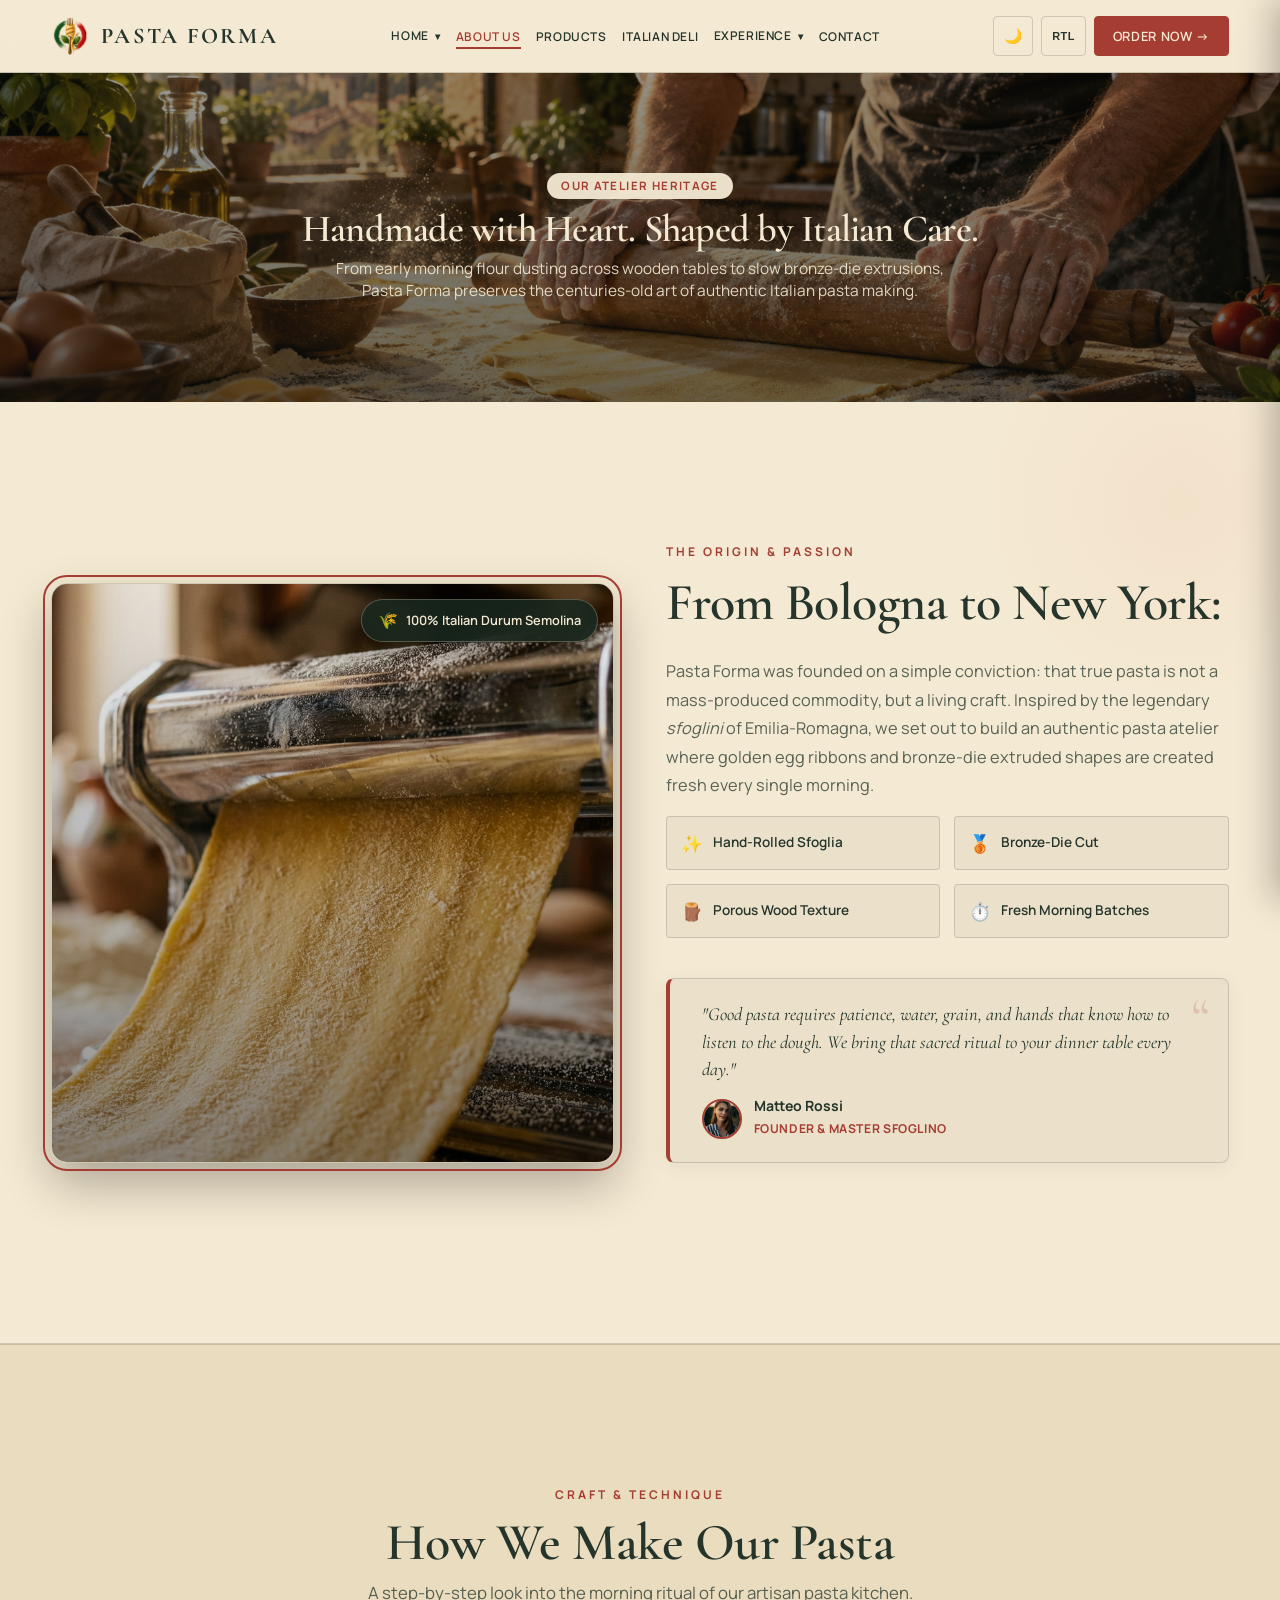
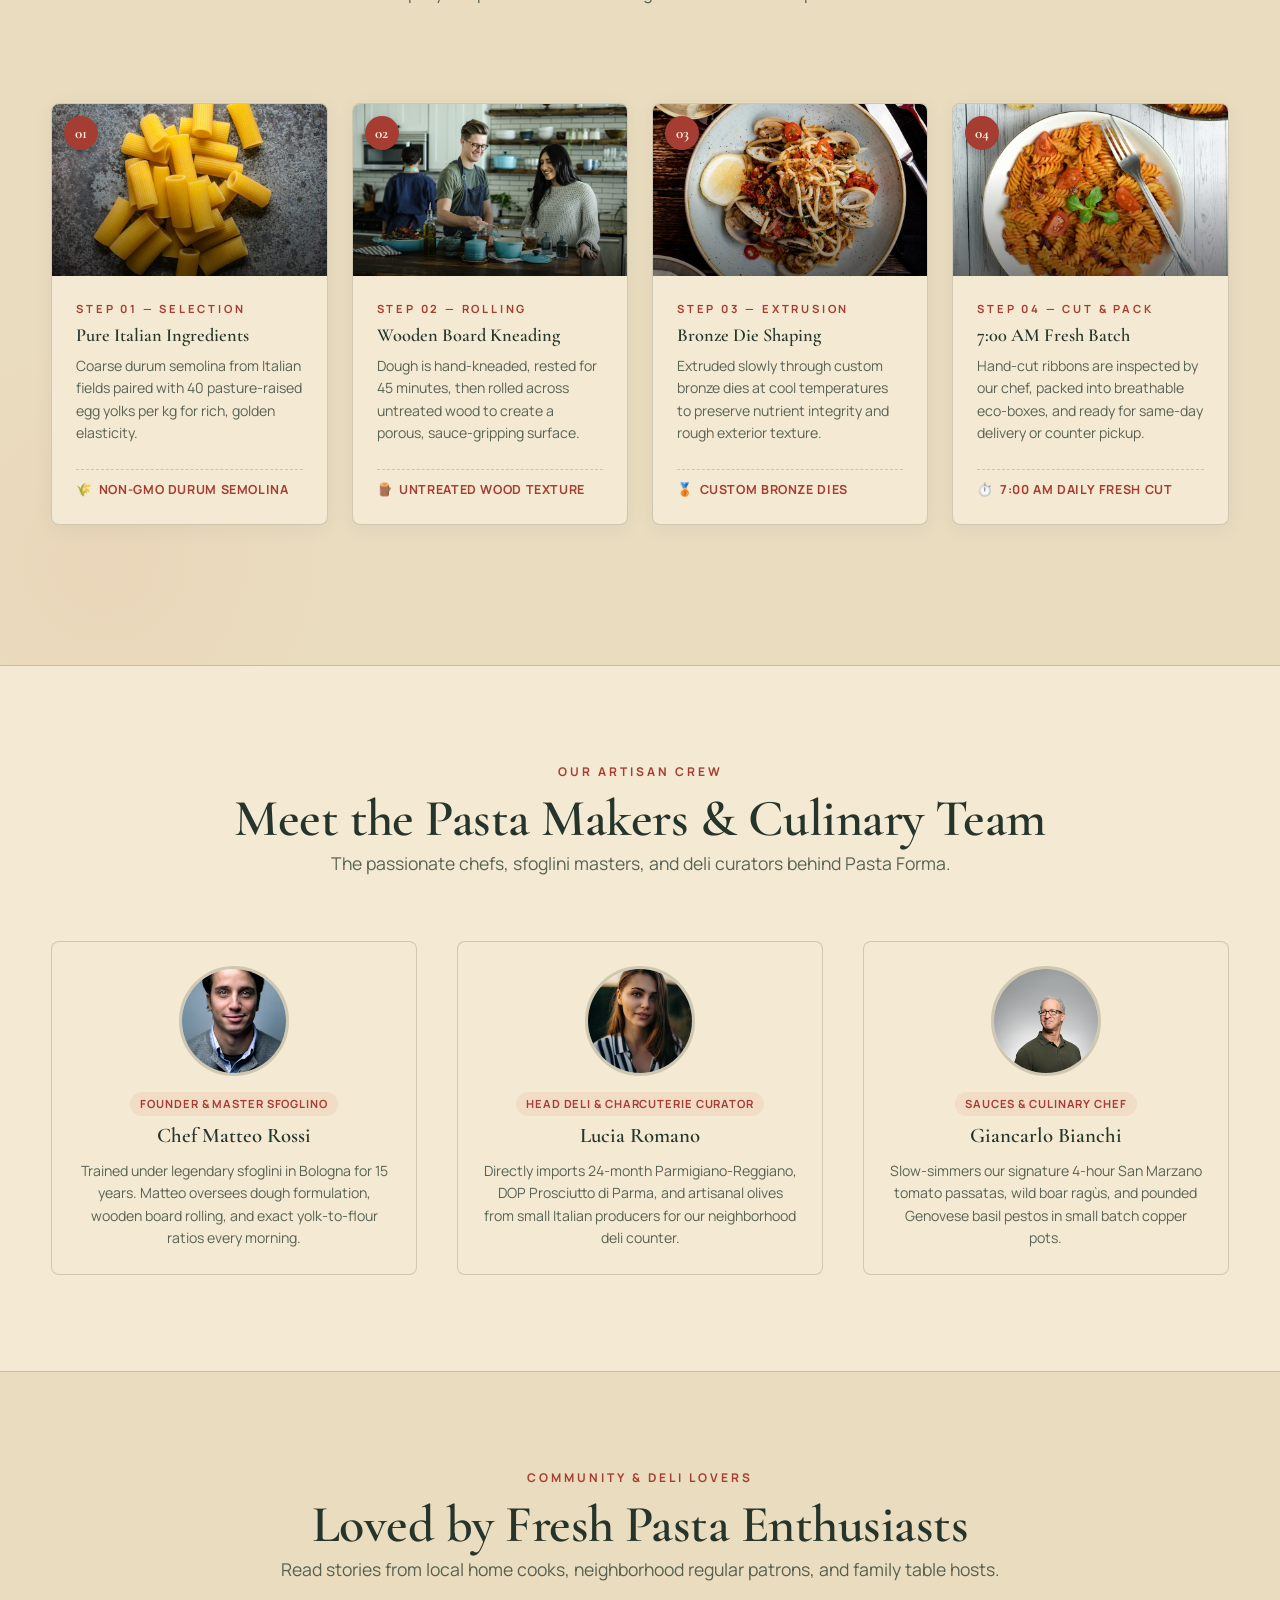
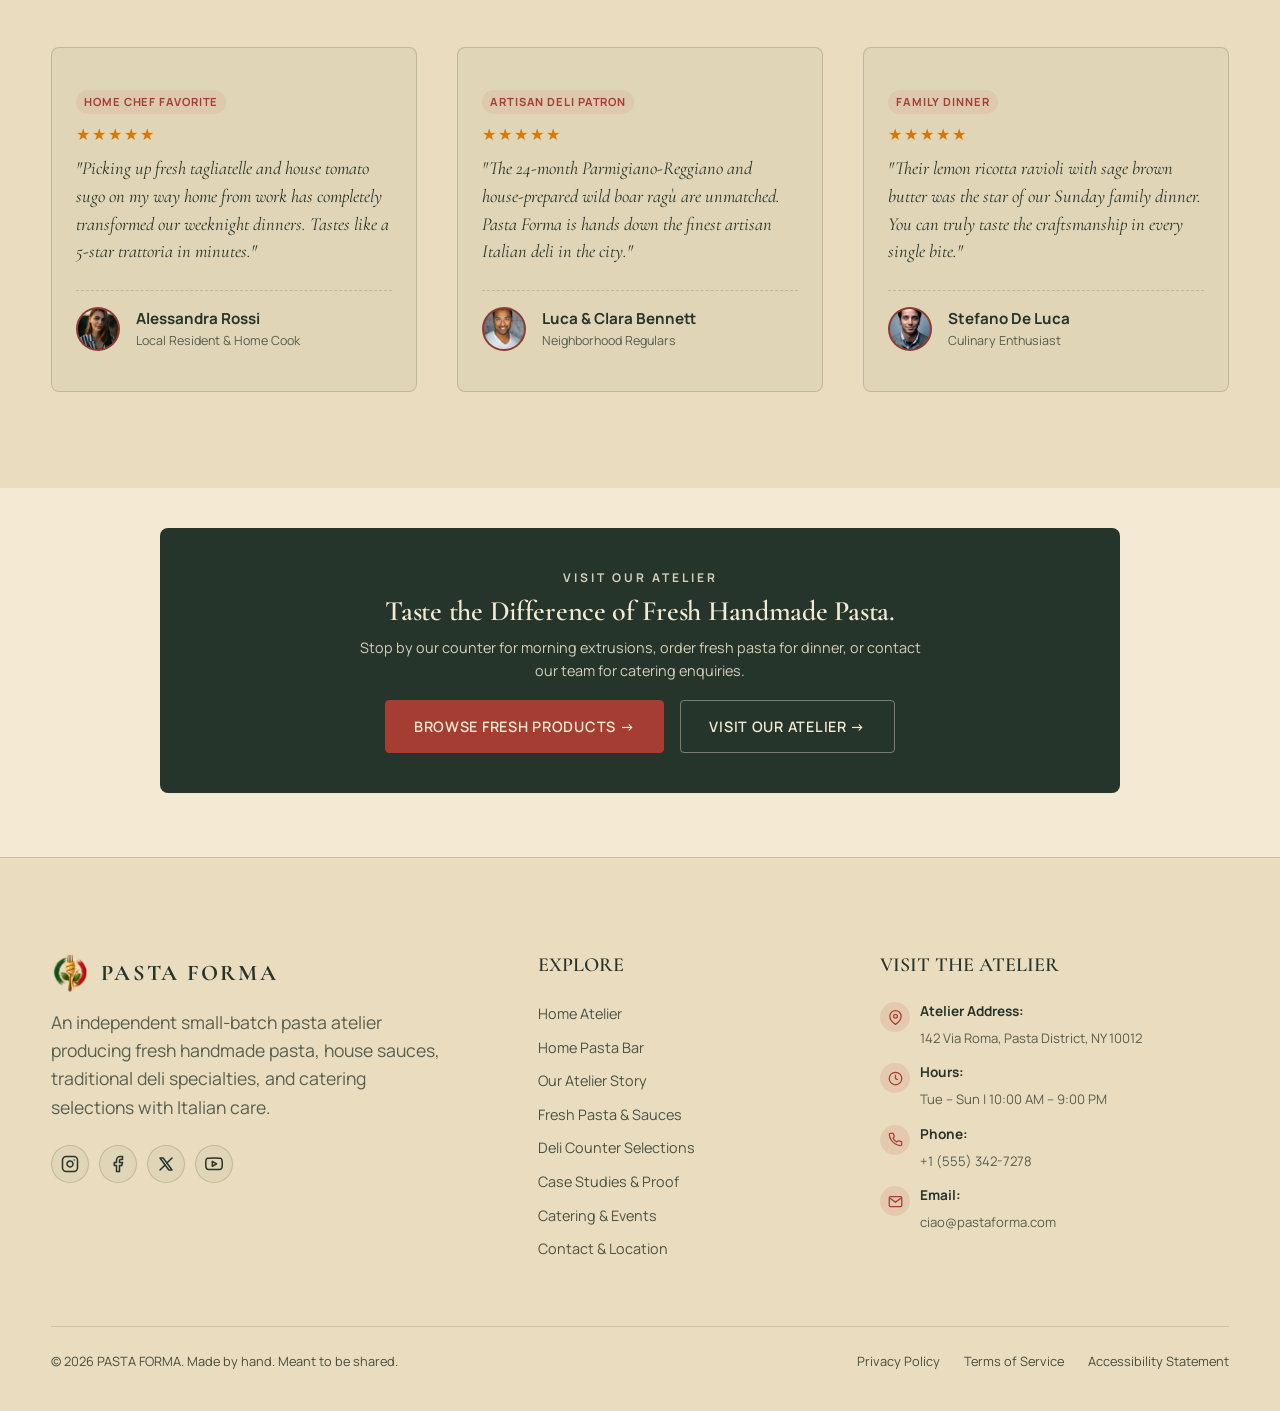
==== commit 9312eacb: "4th comit" ====
--- a/about.html
+++ b/about.html
@@ -134,7 +134,7 @@
       <div style="position: absolute; top: -100px; right: -100px; width: 400px; height: 400px; border-radius: 50%; background: radial-gradient(circle, rgba(232, 106, 88, 0.06) 0%, transparent 70%); pointer-events: none;"></div>
 
       <div class="container">
-        <div class="story-grid" style="display: grid; grid-template-columns: 1fr 1fr; gap: clamp(var(--space-xl), 5vw, var(--space-3xl)); align-items: center;">
+        <div class="story-grid">
 
           <!-- Media Left with Proportioned Aspect Ratio & Floating Badges -->
           <div class="story-media reveal-on-scroll" style="position: relative; width: 100%;">
@@ -530,9 +530,6 @@
               </div>
             </li>
           </ul>
-          <div>
-            <a href="contact.html" class="btn btn-primary" style="padding: 8px 16px; font-size: 0.75rem; display: inline-block;">Get Directions →</a>
-          </div>
         </div>
       </div>
 
--- a/assets/css/style.css
+++ b/assets/css/style.css
@@ -776,7 +776,7 @@
   justify-content: center;
   text-align: center;
   position: relative;
-  background: linear-gradient(rgba(12, 18, 15, 0.60), rgba(12, 18, 15, 0.78)), url('../images/1.png') center/cover no-repeat;
+  background: linear-gradient(rgba(12, 18, 15, 0.55), rgba(12, 18, 15, 0.75)), url('../images/hero-artisan-pasta.jpg') center/cover no-repeat;
   color: var(--pasta-cream);
   padding-block: clamp(1rem, 3vh, 2.5rem);
   padding-inline: var(--space-md);
@@ -1844,6 +1844,16 @@
     margin-top: -30px;
   }
 
+  .story-media {
+    order: 1;
+    width: 100%;
+  }
+
+  .story-content {
+    order: 2;
+    width: 100%;
+  }
+
   html[dir="rtl"] .story-card-overlay {
     margin-inline-end: 0;
   }
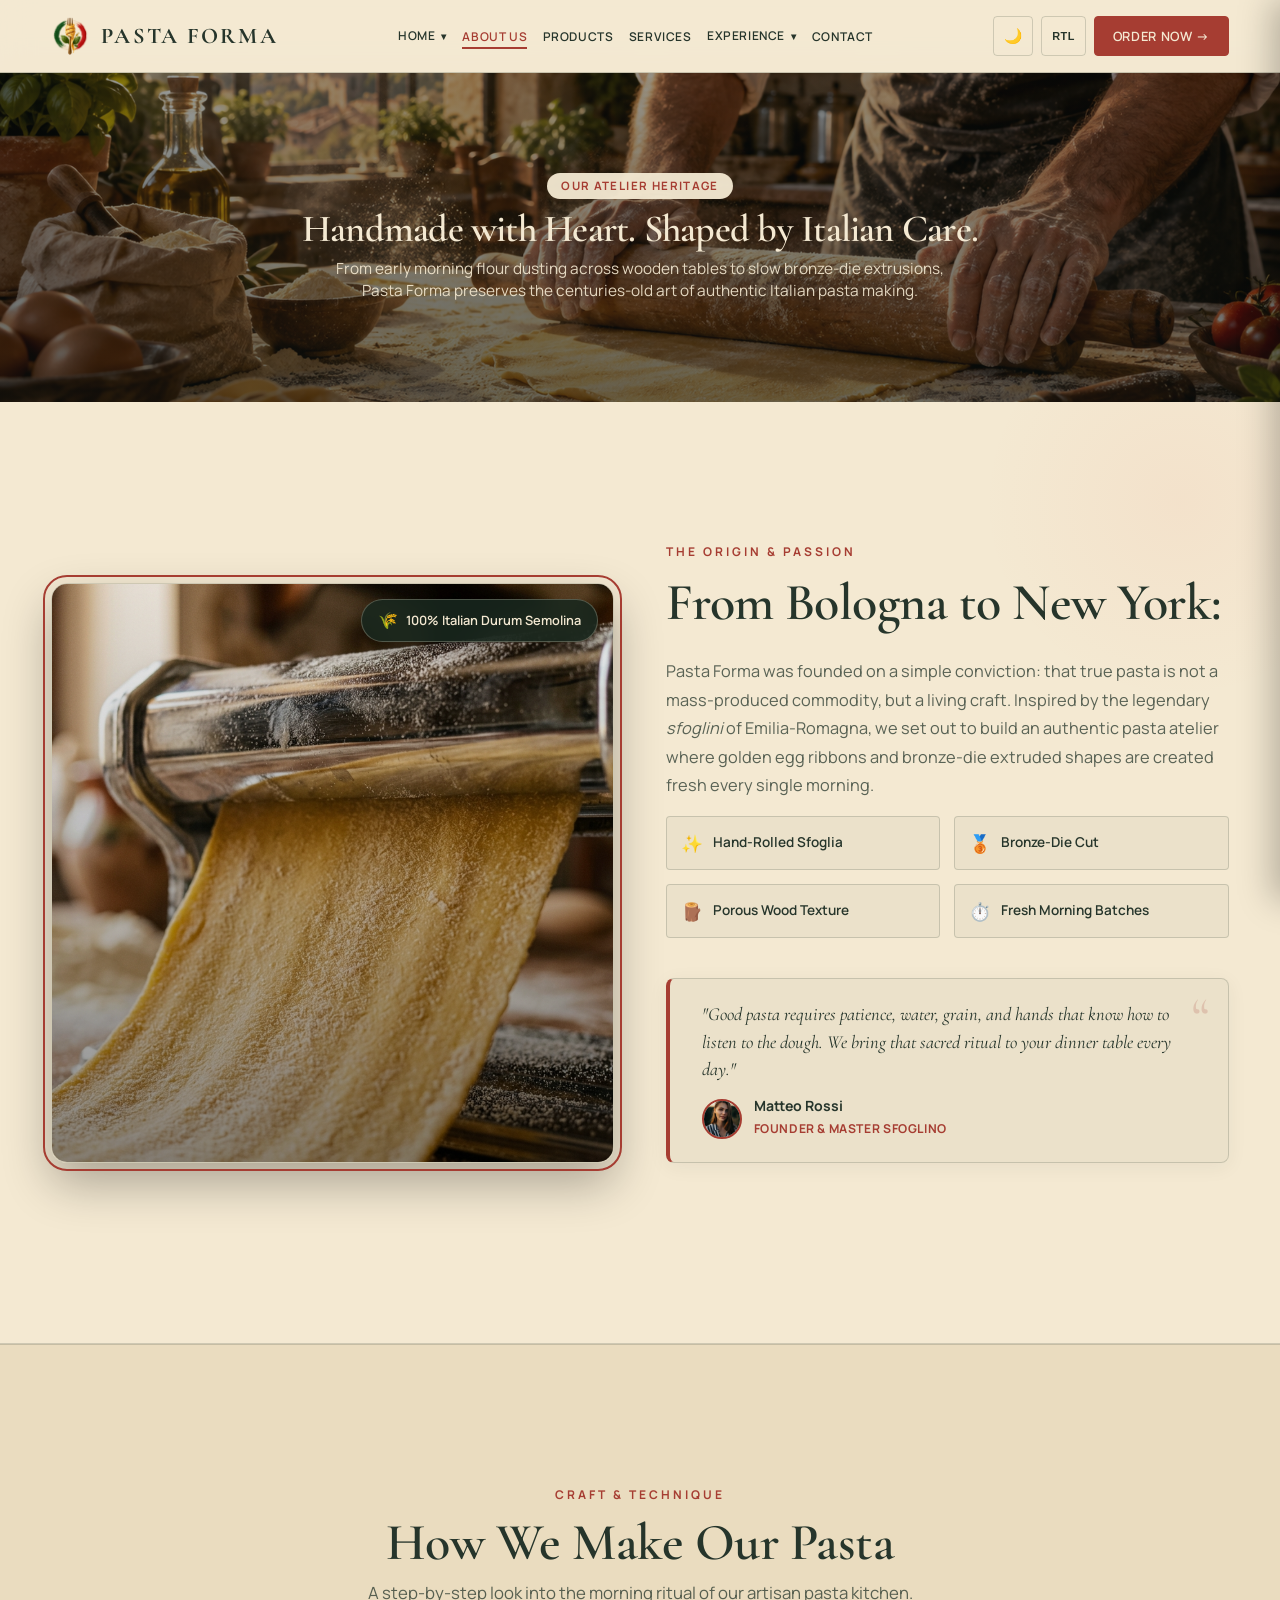
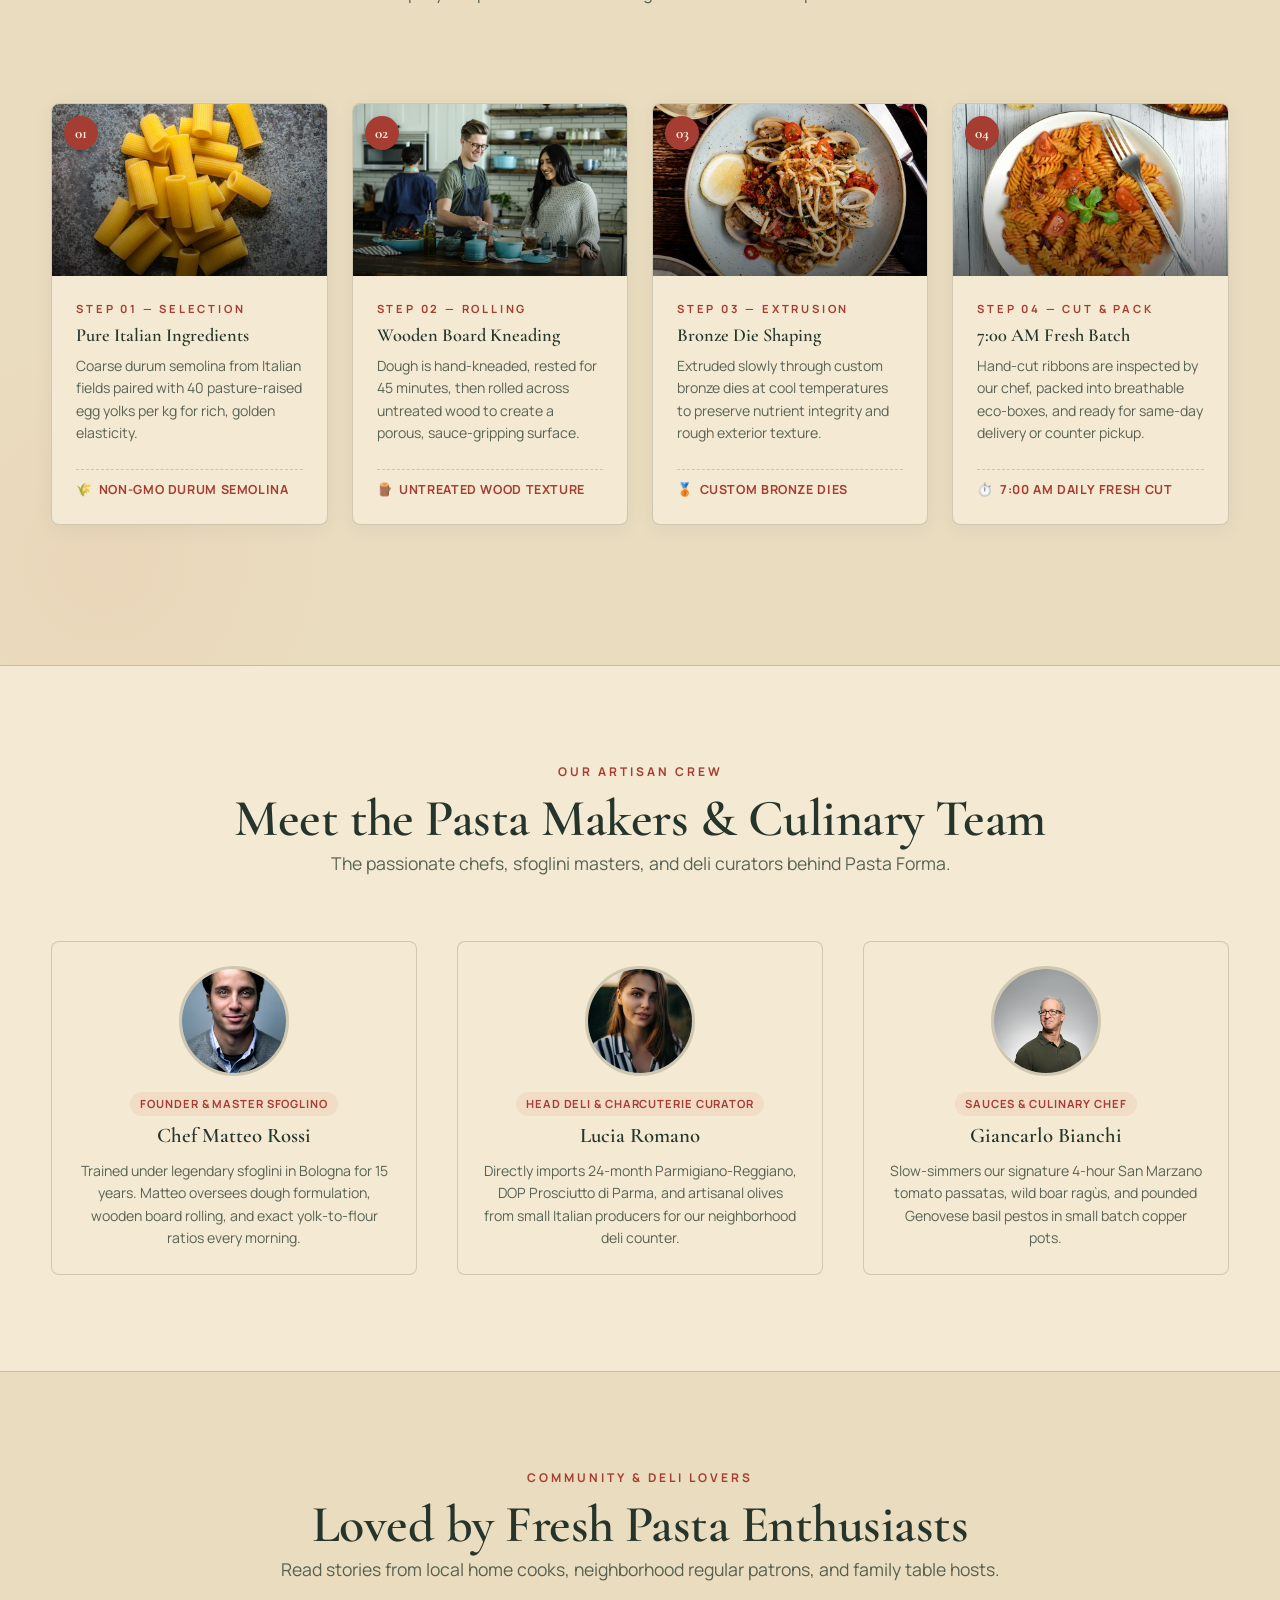
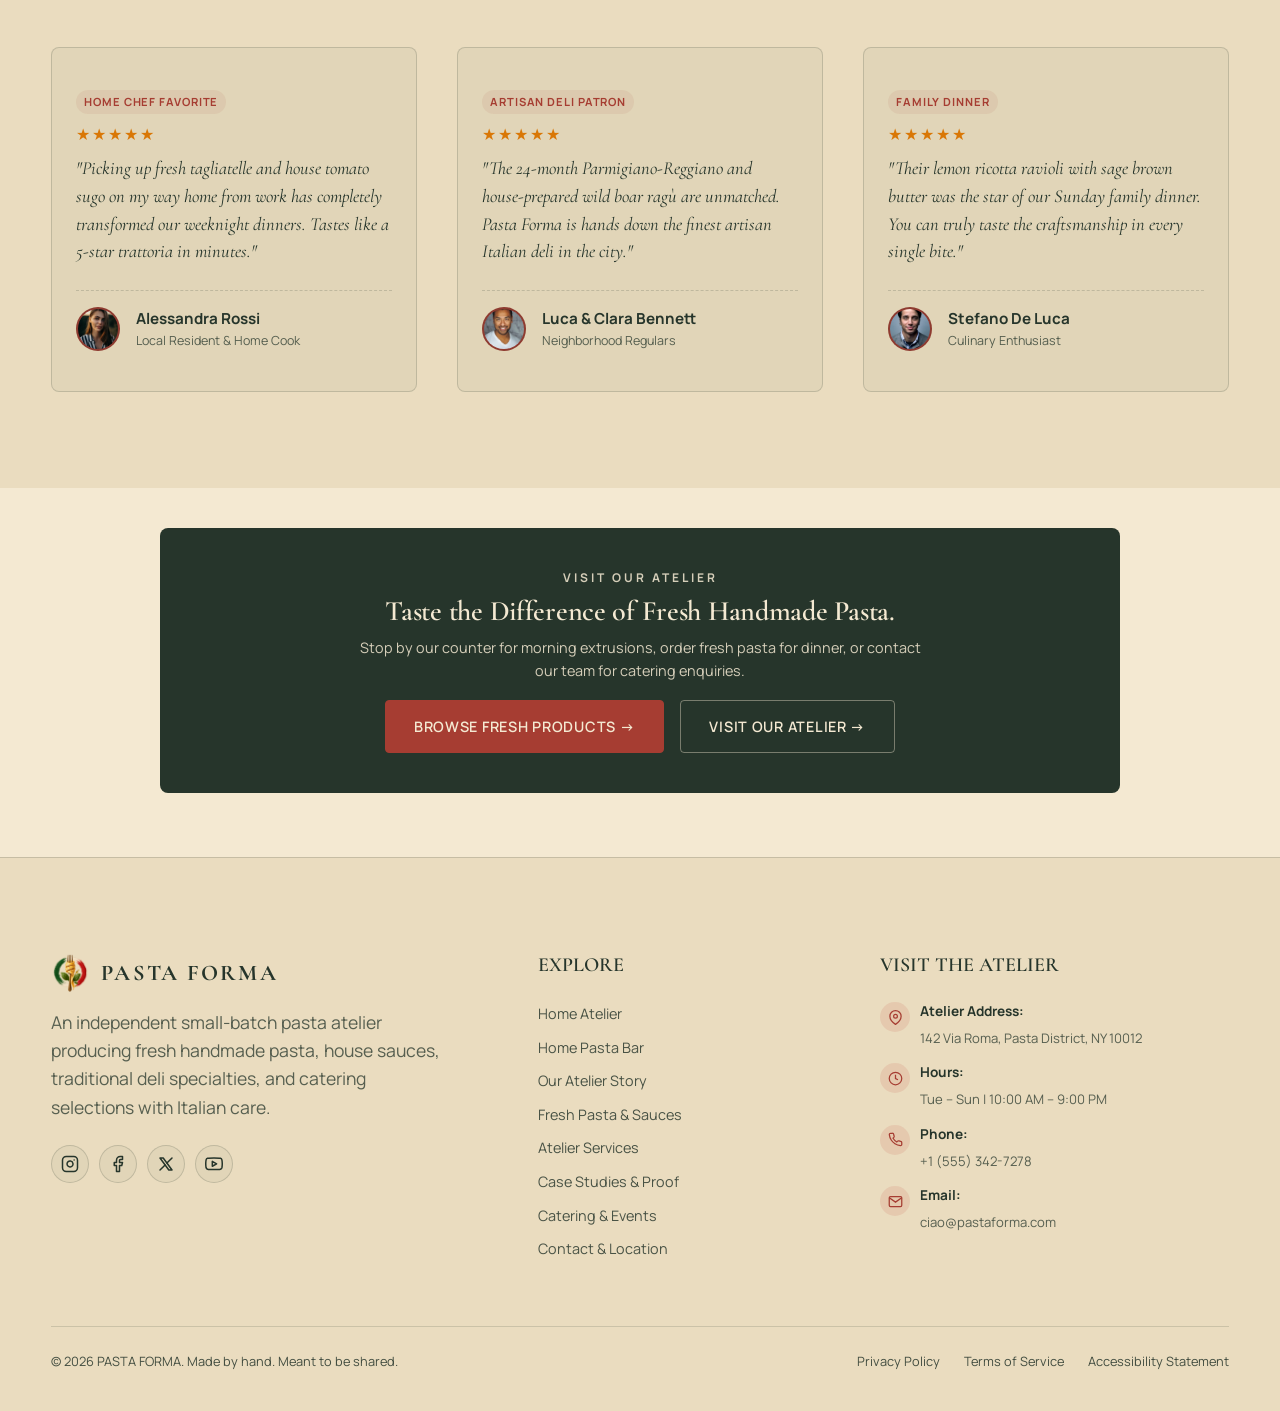
==== commit 1be92724: "5th comit" ====
--- a/about.html
+++ b/about.html
@@ -43,7 +43,7 @@
         </li>
         <li role="none"><a href="about.html" class="nav-link" role="menuitem">About Us</a></li>
         <li role="none"><a href="products.html" class="nav-link" role="menuitem">Products</a></li>
-        <li role="none"><a href="deli-counter.html" class="nav-link" role="menuitem">Italian Deli</a></li>
+        <li role="none"><a href="deli-counter.html" class="nav-link" role="menuitem">Services</a></li>
         <li role="none" class="nav-dropdown">
           <a href="case-studies.html" class="nav-link dropdown-toggle" role="menuitem" aria-haspopup="true" aria-expanded="false">
             Experience <span class="nav-caret">▾</span>
@@ -92,7 +92,7 @@
       </li>
       <li><a href="about.html" class="mobile-nav-link">About Us</a></li>
       <li><a href="products.html" class="mobile-nav-link">Products</a></li>
-      <li><a href="deli-counter.html" class="mobile-nav-link">Italian Deli</a></li>
+      <li><a href="deli-counter.html" class="mobile-nav-link">Services</a></li>
       <li class="mobile-nav-dropdown">
         <button class="mobile-nav-toggle" aria-expanded="false">
           <span>Experience</span>
@@ -480,7 +480,7 @@
             <li><a href="home2.html">Home Pasta Bar</a></li>
             <li><a href="about.html">Our Atelier Story</a></li>
             <li><a href="products.html">Fresh Pasta & Sauces</a></li>
-            <li><a href="deli-counter.html">Deli Counter Selections</a></li>
+            <li><a href="deli-counter.html">Atelier Services</a></li>
             <li><a href="case-studies.html">Case Studies & Proof</a></li>
             <li><a href="catering.html">Catering & Events</a></li>
             <li><a href="contact.html">Contact & Location</a></li>
--- a/assets/css/style.css
+++ b/assets/css/style.css
@@ -1386,6 +1386,9 @@
   opacity: 0;
   pointer-events: none;
   transition: opacity var(--transition-normal);
+  overflow-y: auto;
+  -webkit-overflow-scrolling: touch;
+  overscroll-behavior: contain;
 }
 
 .modal-backdrop.is-open {
@@ -1394,28 +1397,147 @@
 }
 
 .modal-card {
+  margin: auto;
   background: var(--bg-primary);
   border: 1px solid var(--border-color);
   border-radius: var(--radius-md);
   max-width: 540px;
   width: 100%;
-  max-height: 90vh;
-  overflow: hidden;
-  scrollbar-width: none;
-  -ms-overflow-style: none;
+  max-height: calc(100vh - 48px);
+  max-height: calc(100dvh - 48px);
+  overflow-y: auto;
+  overflow-x: hidden;
+  -webkit-overflow-scrolling: touch;
+  overscroll-behavior: contain;
+  touch-action: pan-y;
   padding: 24px 28px;
   box-shadow: var(--shadow-modal);
   transform: scale(0.95) translateY(10px);
   transition: transform var(--transition-normal);
   position: relative;
+  scrollbar-width: thin;
+  scrollbar-color: rgba(166, 61, 50, 0.45) transparent;
 }
 
 .modal-card::-webkit-scrollbar {
-  display: none;
+  width: 6px;
+  display: block;
+}
+
+.modal-card::-webkit-scrollbar-track {
+  background: transparent;
+}
+
+.modal-card::-webkit-scrollbar-thumb {
+  background: rgba(166, 61, 50, 0.35);
+  border-radius: 4px;
+}
+
+.modal-card::-webkit-scrollbar-thumb:hover {
+  background: var(--tomato-red);
 }
 
 .modal-body-content {
-  overflow: hidden;
+  overflow: visible;
+}
+
+.modal-title {
+  margin-bottom: var(--space-md);
+  font-size: 1.8rem;
+  padding-right: 36px;
+  line-height: 1.25;
+}
+
+html[dir="rtl"] .modal-title {
+  padding-right: 0;
+  padding-left: 36px;
+}
+
+.modal-grid-2col {
+  display: grid;
+  grid-template-columns: 1fr 1fr;
+  gap: var(--space-sm);
+}
+
+.modal-badge-banner {
+  background: rgba(46, 117, 89, 0.1);
+  border: 1px solid rgba(46, 117, 89, 0.3);
+  padding: 10px 14px;
+  border-radius: var(--radius-sm);
+  margin-bottom: var(--space-md);
+  font-size: 0.82rem;
+  display: flex;
+  align-items: center;
+  justify-content: space-between;
+  gap: 8px;
+  flex-wrap: wrap;
+}
+
+.modal-status-badge {
+  background: var(--bg-card);
+  border: 1px solid var(--border-color);
+  padding: 12px;
+  border-radius: var(--radius-sm);
+  margin-bottom: 16px;
+  display: flex;
+  justify-content: space-between;
+  align-items: center;
+  font-size: 0.9rem;
+  gap: 8px;
+  flex-wrap: wrap;
+}
+
+.modal-form .form-group {
+  margin-bottom: var(--space-sm);
+}
+
+/* Mobile & Small Viewport Responsive Modal Adaptations */
+@media (max-width: 640px) {
+  .modal-backdrop {
+    padding: 16px 12px;
+    align-items: flex-start;
+  }
+
+  .modal-card {
+    padding: 20px 16px 24px 16px;
+    max-height: calc(100vh - 32px);
+    max-height: calc(100dvh - 32px);
+    border-radius: var(--radius-sm);
+  }
+
+  .modal-title {
+    font-size: 1.45rem !important;
+    margin-bottom: var(--space-sm) !important;
+    padding-right: 32px;
+  }
+
+  .modal-grid-2col {
+    grid-template-columns: 1fr;
+    gap: var(--space-xs);
+  }
+
+  .modal-badge-banner {
+    padding: 8px 10px;
+    font-size: 0.78rem;
+    margin-bottom: var(--space-sm);
+    flex-direction: column;
+    align-items: flex-start;
+    gap: 4px;
+  }
+
+  .modal-status-badge {
+    padding: 10px 12px;
+    font-size: 0.82rem;
+  }
+
+  .modal-card .btn-primary {
+    padding: 12px 14px;
+    font-size: 0.82rem;
+    letter-spacing: 0.03em;
+    white-space: normal;
+    text-align: center;
+    line-height: 1.3;
+  }
 }
 
 /* ==========================================================================
@@ -1478,6 +1600,28 @@
   letter-spacing: 0.04em;
 }
 
+.package-title {
+  min-height: 2.7em;
+  margin-bottom: 6px;
+  display: block;
+}
+
+.package-desc {
+  font-size: 0.9rem;
+  color: var(--text-muted);
+  min-height: 4.5em;
+  line-height: 1.5;
+  margin-bottom: 12px;
+  display: block;
+}
+
+@media (max-width: 767px) {
+  .package-title,
+  .package-desc {
+    min-height: auto;
+  }
+}
+
 .package-menu-list {
   list-style: none;
   padding: 0;
@@ -1584,6 +1728,13 @@
   color: var(--text-primary);
   cursor: pointer;
   line-height: 1;
+  z-index: 10;
+  transition: transform var(--transition-fast), color var(--transition-fast);
+}
+
+.modal-close-btn:hover {
+  color: var(--tomato-red);
+  transform: scale(1.1);
 }
 
 html[dir="rtl"] .modal-close-btn {
@@ -2402,61 +2553,120 @@
   z-index: 300;
 }
 
-.deli-card-content {
+.deli-card-interactive {
+  position: relative;
+  cursor: pointer;
+  background: var(--bg-primary);
+  border: 1px solid var(--border-color);
+  border-radius: var(--radius-md);
+  padding: var(--space-md);
   display: flex;
   flex-direction: column;
   height: 100%;
+  transition: transform var(--transition-normal), box-shadow var(--transition-normal), border-color var(--transition-normal);
+}
+
+.deli-card-interactive:hover {
+  transform: translateY(-5px);
+  box-shadow: 0 14px 32px rgba(38, 53, 43, 0.12);
+  border-color: var(--tomato-red);
+}
+
+.deli-card-interactive:hover img {
+  transform: scale(1.05);
+}
+
+.deli-card-content {
+  display: flex;
+  flex-direction: column;
+  flex-grow: 1;
+  height: 100%;
+}
+
+.deli-card-img-wrap {
+  aspect-ratio: 16 / 10;
+  overflow: hidden;
+  border-radius: var(--radius-sm);
+  margin-bottom: 12px;
+  background: var(--bg-card);
+}
+
+.deli-card-img-wrap img {
+  width: 100%;
+  height: 100%;
+  object-fit: cover;
+  transition: transform var(--transition-fast);
+  display: block;
+}
+
+.deli-card-eyebrow {
+  margin-bottom: 4px;
+}
+
+.deli-card-title {
+  font-family: var(--font-serif);
+  font-size: 1.25rem;
+  font-weight: 700;
+  line-height: 1.2;
+  min-height: 2.4em;
+  display: flex;
+  align-items: flex-start;
+  margin-bottom: 6px;
+  color: var(--text-primary);
+}
+
+.deli-card-desc {
+  font-size: 0.9rem;
+  color: var(--text-muted);
+  line-height: 1.45;
+  min-height: 2.9em;
+  margin-bottom: 8px;
 }
 
 .deli-use-tag {
   font-size: 0.8rem;
   color: var(--tomato-red);
   font-weight: 700;
+  line-height: 1.35;
+  min-height: 2.7em;
+  margin-bottom: 14px;
   display: block;
 }
 
-.deli-details-hint {
-  display: inline-flex;
-  align-items: center;
-  gap: 4px;
+.deli-card-footer {
   margin-top: auto;
-  padding-top: var(--space-xs);
-  font-size: 0.75rem;
-  color: var(--text-muted);
-  font-weight: 600;
+  padding-top: 12px;
+  border-top: 1px solid var(--border-color);
+  width: 100%;
+}
+
+.deli-card-btn {
+  width: 100%;
+  padding: 10px 16px;
+  font-size: 0.8rem;
+  font-weight: 700;
+  letter-spacing: 0.04em;
   text-transform: uppercase;
-  letter-spacing: 0.05em;
-  transition: color var(--transition-fast);
-}
-
-.deli-card-interactive {
-  position: relative;
-  cursor: pointer;
-  transition: transform var(--transition-normal), box-shadow var(--transition-normal);
-}
-
-.deli-card-interactive:hover {
-  transform: translateY(-4px);
-  box-shadow: var(--shadow-md);
-}
-
-.deli-card-interactive:hover img {
-  transform: scale(1.05);
-}
-
-.deli-details-hint {
-  margin-top: auto;
-  padding-top: var(--space-xs);
-  font-size: 0.75rem;
-  color: var(--text-muted);
-  font-weight: 600;
-  text-transform: uppercase;
-  letter-spacing: 0.05em;
-  transition: color var(--transition-fast);
-}
-
-.deli-card-interactive:hover .deli-details-hint {
-  color: var(--tomato-red);
+  display: flex;
+  align-items: center;
+  justify-content: center;
+  gap: 6px;
+  border-radius: var(--radius-sm);
+  transition: all var(--transition-fast);
+}
+
+[data-theme="dark"] .deli-card-interactive {
+  background: #16241B !important;
+  border-color: rgba(244, 233, 210, 0.18) !important;
+}
+
+[data-theme="dark"] .deli-card-interactive:hover {
+  border-color: var(--tomato-red) !important;
+  box-shadow: 0 14px 32px rgba(0, 0, 0, 0.45) !important;
+}
+
+[data-theme="dark"] .deli-card-footer {
+  border-top-color: rgba(244, 233, 210, 0.15);
 }
 
 /* DELI CARD MODAL INTEGRATION */
@@ -3088,13 +3298,26 @@
   flex-grow: 1;
 }
 
+.case-study-title {
+  min-height: 3.75em;
+  margin-bottom: 12px;
+  display: block;
+}
+
+@media (max-width: 767px) {
+  .case-study-title {
+    min-height: auto;
+  }
+}
+
 .case-study-quote {
   font-family: var(--font-serif);
   font-style: italic;
   font-size: 1.1rem;
   color: var(--text-primary);
   margin-bottom: var(--space-sm);
-  line-height: 1.4;
+  line-height: 1.45;
+  flex-grow: 1;
 }
 
 .case-study-author {
@@ -3116,8 +3339,507 @@
   color: var(--text-muted);
 }
 
-
-
-
-
-
+/* ==========================================================================
+   CASE STUDIES SPOTLIGHT SECTION STYLES
+   ========================================================================== */
+.case-spotlight-section {
+  background: var(--bg-secondary);
+  padding-block: var(--space-3xl);
+  border-top: 1px solid var(--border-color);
+  border-bottom: 1px solid var(--border-color);
+  position: relative;
+  overflow: hidden;
+}
+
+.spotlight-card {
+  display: grid;
+  grid-template-columns: 1fr 1.15fr;
+  gap: var(--space-xl);
+  background: var(--bg-primary);
+  border: 1px solid var(--border-color);
+  border-radius: var(--radius-lg);
+  overflow: hidden;
+  box-shadow: 0 16px 40px rgba(0, 0, 0, 0.06);
+  align-items: stretch;
+}
+
+[data-theme="dark"] .spotlight-card {
+  background: #16241B;
+  border-color: rgba(244, 233, 210, 0.18);
+  box-shadow: 0 20px 48px rgba(0, 0, 0, 0.35);
+}
+
+.spotlight-media-wrap {
+  position: relative;
+  min-height: 420px;
+  overflow: hidden;
+  background: var(--olive-charcoal);
+}
+
+.spotlight-media-wrap img {
+  width: 100%;
+  height: 100%;
+  object-fit: cover;
+  display: block;
+  transition: transform 0.8s var(--ease-editorial);
+}
+
+.spotlight-card:hover .spotlight-media-wrap img {
+  transform: scale(1.04);
+}
+
+.spotlight-overlay-gradient {
+  position: absolute;
+  inset: 0;
+  background: linear-gradient(180deg, rgba(15, 22, 18, 0.15) 0%, rgba(15, 22, 18, 0.65) 100%);
+  pointer-events: none;
+}
+
+.spotlight-floating-badge {
+  position: absolute;
+  top: 20px;
+  left: 20px;
+  background: rgba(25, 39, 30, 0.88);
+  backdrop-filter: blur(10px);
+  -webkit-backdrop-filter: blur(10px);
+  border: 1px solid rgba(244, 233, 210, 0.25);
+  color: var(--pasta-cream);
+  padding: 6px 14px;
+  border-radius: 30px;
+  font-size: 0.75rem;
+  font-weight: 700;
+  letter-spacing: 0.08em;
+  text-transform: uppercase;
+  display: inline-flex;
+  align-items: center;
+  gap: 8px;
+  z-index: 2;
+}
+
+.badge-dot {
+  width: 8px;
+  height: 8px;
+  border-radius: 50%;
+  background-color: var(--tomato-red);
+}
+
+.spotlight-floating-stat-card {
+  position: absolute;
+  bottom: 20px;
+  right: 20px;
+  background: rgba(244, 233, 210, 0.94);
+  backdrop-filter: blur(12px);
+  -webkit-backdrop-filter: blur(12px);
+  border: 1px solid rgba(38, 53, 43, 0.2);
+  padding: 14px 18px;
+  border-radius: var(--radius-md);
+  box-shadow: 0 12px 30px rgba(0, 0, 0, 0.2);
+  z-index: 2;
+  color: var(--olive-charcoal);
+  max-width: 240px;
+}
+
+[data-theme="dark"] .spotlight-floating-stat-card {
+  background: rgba(22, 36, 27, 0.92);
+  border-color: rgba(244, 233, 210, 0.25);
+  color: var(--pasta-cream);
+}
+
+.stat-rating {
+  color: var(--tomato-red);
+  font-size: 0.95rem;
+  letter-spacing: 2px;
+  margin-bottom: 2px;
+}
+
+.stat-highlight {
+  font-size: 0.85rem;
+  font-weight: 700;
+  line-height: 1.2;
+}
+
+.stat-sub {
+  font-family: var(--font-serif);
+  font-style: italic;
+  font-size: 0.8rem;
+  opacity: 0.85;
+  margin-top: 2px;
+}
+
+.spotlight-content-wrap {
+  padding: var(--space-xl) var(--space-xl) var(--space-xl) var(--space-md);
+  display: flex;
+  flex-direction: column;
+  justify-content: center;
+}
+
+.spotlight-meta-tags {
+  display: flex;
+  flex-wrap: wrap;
+  gap: 8px;
+  margin-bottom: 12px;
+}
+
+.spotlight-tag {
+  background: rgba(166, 61, 50, 0.08);
+  color: var(--tomato-red);
+  border: 1px solid rgba(166, 61, 50, 0.2);
+  font-size: 0.72rem;
+  font-weight: 700;
+  text-transform: uppercase;
+  letter-spacing: 0.06em;
+  padding: 4px 10px;
+  border-radius: 20px;
+}
+
+[data-theme="dark"] .spotlight-tag {
+  background: rgba(232, 106, 88, 0.15);
+  border-color: rgba(232, 106, 88, 0.3);
+}
+
+.spotlight-title {
+  margin-bottom: 12px;
+  line-height: 1.2;
+}
+
+.spotlight-lead {
+  font-size: 1rem;
+  line-height: 1.6;
+  color: var(--text-muted);
+  margin-bottom: var(--space-md);
+}
+
+.spotlight-pillars-grid {
+  display: grid;
+  grid-template-columns: 1fr;
+  gap: 12px;
+  margin-bottom: var(--space-lg);
+}
+
+.spotlight-pillar-card {
+  display: flex;
+  align-items: flex-start;
+  gap: 12px;
+  padding: 10px 14px;
+  background: var(--bg-card);
+  border: 1px solid var(--border-color);
+  border-radius: var(--radius-sm);
+}
+
+.pillar-icon {
+  font-size: 1.3rem;
+  line-height: 1;
+  flex-shrink: 0;
+  margin-top: 2px;
+}
+
+.spotlight-pillar-card h4 {
+  font-size: 0.92rem;
+  margin-bottom: 2px;
+  color: var(--text-primary);
+}
+
+.spotlight-pillar-card p {
+  font-size: 0.82rem;
+  line-height: 1.4;
+  color: var(--text-muted);
+  margin: 0;
+}
+
+.spotlight-results-strip {
+  display: grid;
+  grid-template-columns: repeat(4, 1fr);
+  gap: 12px;
+  padding: 14px 16px;
+  background: var(--bg-secondary);
+  border: 1px solid var(--border-color);
+  border-radius: var(--radius-md);
+  margin-bottom: var(--space-lg);
+  text-align: center;
+}
+
+.result-item {
+  display: flex;
+  flex-direction: column;
+}
+
+.result-number {
+  font-family: var(--font-serif);
+  font-size: 1.35rem;
+  font-weight: 700;
+  color: var(--tomato-red);
+  line-height: 1.1;
+}
+
+.result-label {
+  font-size: 0.72rem;
+  color: var(--text-muted);
+  line-height: 1.2;
+  margin-top: 2px;
+  font-weight: 500;
+}
+
+.spotlight-quote-card {
+  padding: 14px 16px 14px 20px;
+  border-left: 3px solid var(--tomato-red);
+  background: var(--bg-card);
+  border-radius: var(--radius-sm);
+}
+
+.quote-text {
+  font-family: var(--font-serif);
+  font-style: italic;
+  font-size: 1.02rem;
+  color: var(--text-primary);
+  line-height: 1.45;
+  margin-bottom: 10px;
+}
+
+.quote-author-row {
+  display: flex;
+  justify-content: space-between;
+  align-items: center;
+  flex-wrap: wrap;
+  gap: 10px;
+}
+
+.author-name {
+  font-weight: 700;
+  font-size: 0.86rem;
+  color: var(--text-primary);
+}
+
+.author-title {
+  font-size: 0.76rem;
+  color: var(--text-muted);
+}
+
+@media (max-width: 960px) {
+  .spotlight-card {
+    grid-template-columns: 1fr;
+  }
+  .spotlight-content-wrap {
+    padding: var(--space-lg);
+  }
+  .spotlight-media-wrap {
+    min-height: 320px;
+  }
+  .spotlight-results-strip {
+    grid-template-columns: repeat(2, 1fr);
+    gap: 14px;
+  }
+}
+
+/* ==========================================================================
+   DELI COUNTER SERVICES & STANDARDS (3-STEP SERVICE PROCESS)
+   ========================================================================== */
+.atelier-services-section {
+  padding-block: clamp(52px, 6vw, 84px);
+  background: var(--bg-secondary);
+  border-top: 1px solid var(--border-color);
+  border-bottom: 1px solid var(--border-color);
+  position: relative;
+}
+
+.services-process-grid {
+  display: grid;
+  grid-template-columns: repeat(3, 1fr);
+  gap: var(--space-md);
+  margin-top: var(--space-lg);
+  align-items: stretch;
+}
+
+.service-process-card {
+  background: var(--bg-primary);
+  border: 1px solid var(--border-color);
+  border-radius: var(--radius-md);
+  overflow: hidden;
+  display: flex;
+  flex-direction: column;
+  height: 100%;
+  box-shadow: 0 8px 24px rgba(0, 0, 0, 0.04);
+  transition: transform var(--transition-normal), box-shadow var(--transition-normal), border-color var(--transition-normal);
+}
+
+.service-process-card:hover {
+  transform: translateY(-6px);
+  box-shadow: 0 18px 40px rgba(38, 53, 43, 0.12);
+  border-color: var(--tomato-red);
+}
+
+.service-process-img-wrap {
+  position: relative;
+  aspect-ratio: 4 / 3;
+  min-height: 240px;
+  overflow: hidden;
+  background: var(--olive-charcoal);
+}
+
+.service-process-img-wrap img {
+  width: 100%;
+  height: 100%;
+  object-fit: cover;
+  display: block;
+  transition: transform 0.8s var(--ease-editorial);
+}
+
+.service-process-card:hover .service-process-img-wrap img {
+  transform: scale(1.06);
+}
+
+.service-step-num {
+  position: absolute;
+  top: 14px;
+  left: 14px;
+  background: var(--tomato-red);
+  color: var(--pasta-cream);
+  font-family: var(--font-serif);
+  font-weight: 700;
+  font-size: 1rem;
+  width: 36px;
+  height: 36px;
+  border-radius: 50%;
+  display: flex;
+  align-items: center;
+  justify-content: center;
+  box-shadow: 0 4px 14px rgba(0, 0, 0, 0.35);
+  border: 2px solid rgba(244, 233, 210, 0.4);
+  z-index: 2;
+}
+
+.service-process-content {
+  padding: 22px 20px;
+  display: flex;
+  flex-direction: column;
+  flex-grow: 1;
+  height: 100%;
+}
+
+.service-card-eyebrow {
+  font-size: 0.72rem;
+  letter-spacing: 0.08em;
+  font-weight: 700;
+  color: var(--tomato-red);
+  margin-bottom: 4px;
+  display: inline-block;
+}
+
+.service-process-title {
+  font-family: var(--font-serif);
+  font-size: 1.3rem;
+  font-weight: 700;
+  line-height: 1.25;
+  min-height: 2.4em;
+  margin-bottom: 6px;
+  color: var(--text-primary);
+  display: flex;
+  align-items: flex-start;
+}
+
+.service-process-desc {
+  font-size: 0.88rem;
+  color: var(--text-muted);
+  line-height: 1.5;
+  min-height: 3.8em;
+  margin-bottom: 12px;
+}
+
+.service-process-list {
+  list-style: none;
+  margin: 0 0 16px 0;
+  padding: 0;
+  display: flex;
+  flex-direction: column;
+  gap: 8px;
+}
+
+.service-process-list li {
+  font-size: 0.82rem;
+  color: var(--text-primary);
+  display: flex;
+  align-items: flex-start;
+  gap: 8px;
+  line-height: 1.35;
+}
+
+.bullet-check {
+  color: var(--tomato-red);
+  font-weight: 800;
+  font-size: 0.88rem;
+  flex-shrink: 0;
+  line-height: 1.2;
+}
+
+.service-card-footer {
+  margin-top: auto;
+  padding-top: 14px;
+  border-top: 1px solid var(--border-color);
+  width: 100%;
+}
+
+.service-inquire-btn {
+  width: 100%;
+  padding: 10px 16px;
+  font-size: 0.8rem;
+  font-weight: 700;
+  text-transform: uppercase;
+  letter-spacing: 0.05em;
+  display: flex;
+  align-items: center;
+  justify-content: center;
+  gap: 6px;
+  border-radius: var(--radius-sm);
+  transition: all var(--transition-fast);
+}
+
+[data-theme="dark"] .service-process-card {
+  background: #16241B !important;
+  border-color: rgba(244, 233, 210, 0.18) !important;
+}
+
+[data-theme="dark"] .service-process-card:hover {
+  border-color: var(--tomato-red) !important;
+  box-shadow: 0 18px 42px rgba(0, 0, 0, 0.45) !important;
+}
+
+[data-theme="dark"] .service-card-footer {
+  border-top-color: rgba(244, 233, 210, 0.15);
+}
+
+@media (max-width: 1024px) and (min-width: 681px) {
+  .services-process-grid {
+    grid-template-columns: repeat(2, 1fr);
+  }
+
+  .services-process-grid .service-process-card:nth-child(3) {
+    grid-column: 1 / -1;
+    width: 100%;
+    max-width: calc(50% - (var(--space-md) / 2));
+    margin-inline: auto;
+  }
+}
+
+@media (max-width: 680px) {
+  .services-process-grid {
+    grid-template-columns: 1fr;
+  }
+  .services-process-grid .service-process-card:nth-child(3) {
+    grid-column: auto;
+    max-width: 100%;
+    margin-inline: 0;
+  }
+  .service-process-title {
+    min-height: auto;
+  }
+  .service-process-desc {
+    min-height: auto;
+  }
+}
+
+
+
+
+
+
+
+
